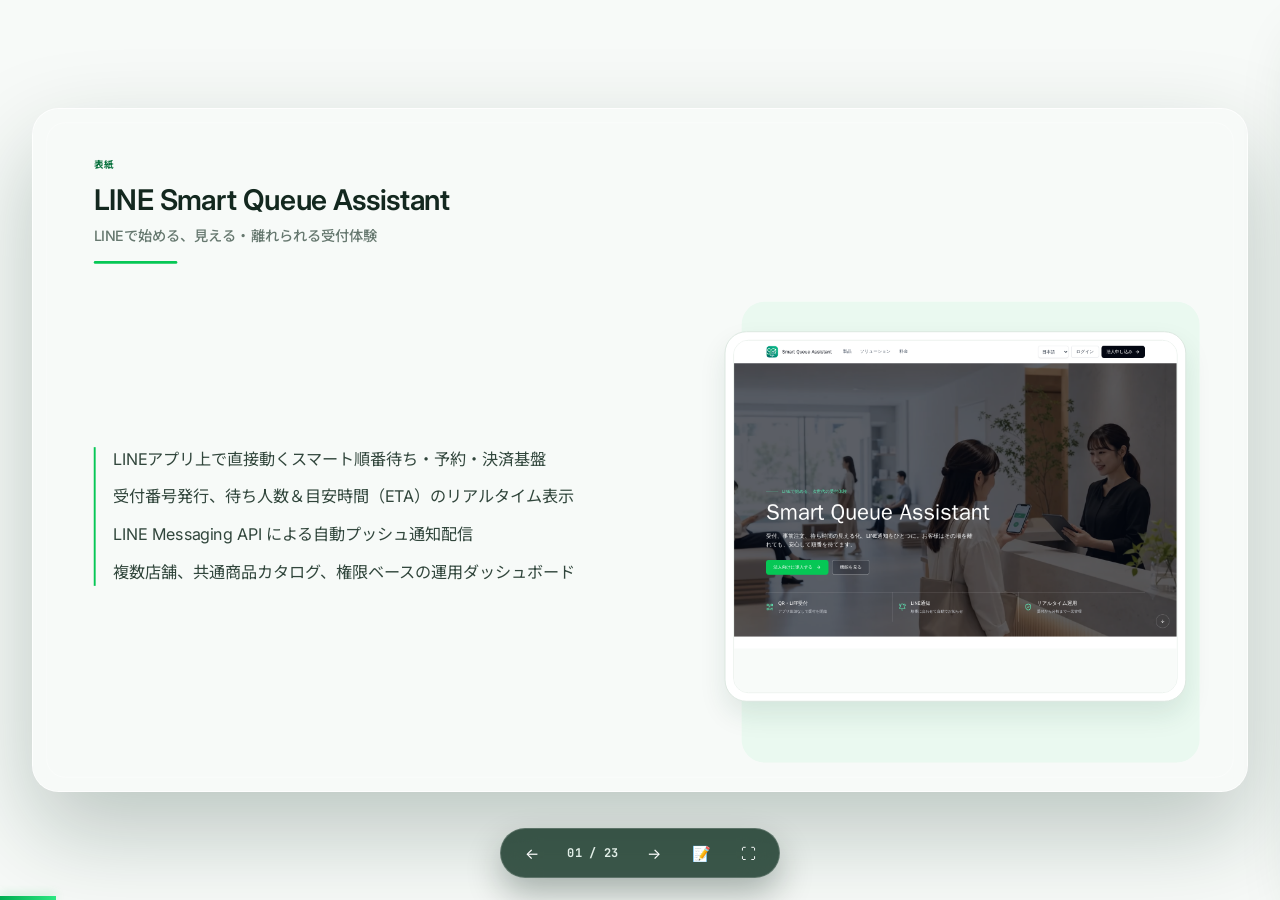
==== index.html @ 49d4a60a "Update" ====
<!DOCTYPE html>
<html lang="ja">
<head>
  <meta http-equiv="Content-Type" content="text/html; charset=UTF-8">
  
  <meta name="viewport" content="width=device-width, initial-scale=1.0">
  <title>LINE Smart Queue Assistant — プレゼンテーション</title>
  <link rel="stylesheet" href="./styles.css">
  <link rel="preconnect" href="https://fonts.googleapis.com/">
  <link rel="preconnect" href="https://fonts.gstatic.com/" crossorigin="">
  <link href="https://fonts.googleapis.com/css2?family=Inter:wght@400;500;600;700;800&family=JetBrains+Mono:wght@500;700&family=Noto+Sans+JP:wght@400;500;700;800&display=swap" rel="stylesheet">
  </head>
<body>
  <div id="deck-container">
    <div id="slide-viewport" style="transform: scale(1.22972);">

      <!-- Slide 01 -->
      <section class="slide previous" id="slide-1">
        <header class="slide-header">
          <div>
            <span class="slide-tag">Slide 01 — 表紙</span>
            <h1 class="slide-title">LINE Smart Queue Assistant</h1>
            <p class="slide-subtitle">LINEで始める、見える・離れられる受付体験</p>
          </div>
          <div style="font-weight: 700; color: var(--line-green); font-size: 20px;">LINE Ecosystem</div>
        </header>
        <div class="slide-body layout-split left-wide">
          <div class="content-text">
            <ul class="content-list">
              <li>LINEアプリ上で直接動くスマート順番待ち・予約・決済基盤</li>
              <li>受付番号発行、待ち人数＆目安時間（ETA）のリアルタイム表示</li>
              <li>LINE Messaging API による自動プッシュ通知配信</li>
              <li>複数店舗、共通商品カタログ、権限ベースの運用ダッシュボード</li>
            </ul>
          </div>
          <div class="media-container">
            <div class="browser-frame">
              <div class="browser-header">
                <div class="browser-dots">
                  <div class="browser-dot red"></div>
                  <div class="browser-dot yellow"></div>
                  <div class="browser-dot green"></div>
                </div>
                <div class="browser-address-bar">https://smartqueue.io.vn/</div>
              </div>
              <div class="browser-content">
                <img src="./docs/images/guide/01-landing-page.png" alt="公開トップページ">
              </div>
            </div>
          </div>
        </div>
        <div class="speaker-notes-data" style="display:none;">
          皆様、本日は <strong>LINE Smart Queue Assistant</strong> のプレゼンテーションをご覧いただきありがとうございます。<br><br>
          本プロダクトは、店舗、サロン、クリニック等の対面サービスにおいて、受付、予約、注文、決済、顧客通知をLINE上で一貫して提供するスマート順番待ちプラットフォームです。<br><br>
          本発表では、製品コンセプト、解決する課題、技術構成、詳細な運用フローおよび今後の展開についてご説明いたします。
        </div>
      </section>

      <!-- Slide 02 -->
      <section class="slide previous" id="slide-2">
        <header class="slide-header">
          <div>
            <span class="slide-tag">Slide 02 — 現在の背景</span>
            <h1 class="slide-title">対面サービスにおける順番待ちの日常的な課題</h1>
            <p class="slide-subtitle">従来の受付体験における課題点と不透明さ</p>
          </div>
          <div style="font-weight: 700; color: #EF4444; font-size: 20px;">従来体験の課題</div>
        </header>
        <div class="slide-body layout-split left-wide">
          <div class="layout-grid" style="grid-template-columns: repeat(2, 1fr);">
            <div class="feature-card" style="border-left: 4px solid #EF4444;">
              <h3 style="color: #EF4444;">📌 受付付近から離れられない</h3>
              <p>発券後に待合エリアで待機を余儀なくされ、自由に行動できません。</p>
            </div>
            <div class="feature-card" style="border-left: 4px solid #F59E0B;">
              <h3 style="color: #D97706;">⏳ 待ち時間・順番が不透明</h3>
              <p>目安時間（ETA）や前方の待ち人数が分からず不安が生じます。</p>
            </div>
            <div class="feature-card" style="border-left: 4px solid #3B82F6;">
              <h3 style="color: #2563EB;">📢 手動・口頭での呼出し</h3>
              <p>スタッフの呼び出し負担と聞き逃しリスクが生じます。</p>
            </div>
            <div class="feature-card" style="border-left: 4px solid #8B5CF6;">
              <h3 style="color: #7C3AED;">🏢 待合スペースの過密化</h3>
              <p>混雑した待合エリアは店舗イメージ低下に繋がります。</p>
            </div>
          </div>
          <div class="media-container">
            <div class="browser-frame">
              <div class="browser-header">
                <div class="browser-dots">
                  <div class="browser-dot red"></div>
                  <div class="browser-dot yellow"></div>
                  <div class="browser-dot green"></div>
                </div>
                <div class="browser-address-bar">Wait Time Context (Japan)</div>
              </div>
              <div class="browser-content">
                <img src="./docs/images/guide/02-japanese-waiting-context.png" alt="店舗での順番待ち課題">
              </div>
            </div>
          </div>
        </div>
        <div class="speaker-notes-data" style="display:none;">
          多くの店舗やサロン、クリニックでは、お客様が受付で番号札を受け取り、待合エリアで待機し続ける必要があります。<br><br>
          問題は待ち時間そのものだけでなく、「あとどれくらいで呼ばれるか分からない」という不透明さにあります。<br><br>
          これによりお客様は受付を離れられず、スタッフも手動での呼び出しや問い合わせ対応に追われることになります。
        </div>
      </section>

      <!-- Slide 03 -->
      <section class="slide previous" id="slide-3">
        <header class="slide-header">
          <div>
            <span class="slide-tag">Slide 03 — 直面する課題</span>
            <h1 class="slide-title">順番待ちは「番号の発行」だけではない</h1>
            <p class="slide-subtitle">運用現場における個別システムの分断と課題</p>
          </div>
          <div style="font-weight: 700; color: #F59E0B; font-size: 20px;">現場運用の分断</div>
        </header>
        <div class="slide-body layout-split left-wide">
          <div class="layout-grid" style="grid-template-columns: repeat(2, 1fr);">
            <div class="feature-card">
              <h3 style="color: #0F172A;">📊 待ち時間が不透明</h3>
              <p>リアルタイムな予想待ち時間が提示されません。</p>
            </div>
            <div class="feature-card">
              <h3 style="color: #0F172A;">🧩 業務システムが分断</h3>
              <p>受付、注文、在庫、決済が独立し二重入力が発生。</p>
            </div>
            <div class="feature-card">
              <h3 style="color: #0F172A;">🔔 順番を逃すリスク</h3>
              <p>個人端末へ呼出し通知を送信する手段がない。</p>
            </div>
            <div class="feature-card">
              <h3 style="color: #0F172A;">📉 運用データが集計不能</h3>
              <p>対応時間や離脱率を一元管理できていません。</p>
            </div>
          </div>
          <div class="media-container">
            <div class="browser-frame">
              <div class="browser-header">
                <div class="browser-dots">
                  <div class="browser-dot red"></div>
                  <div class="browser-dot yellow"></div>
                  <div class="browser-dot green"></div>
                </div>
                <div class="browser-address-bar">Disjointed Systems Issue</div>
              </div>
              <div class="browser-content">
                <img src="./docs/images/guide/03-japanese-disjointed-systems.png" alt="業務システムの分断課題">
              </div>
            </div>
          </div>
        </div>
        <div class="speaker-notes-data" style="display:none;">
          単純に見れば、順番待ちシステムは番号を発行して呼び出すだけで足るように思えます。<br><br>
          しかし実際の店舗運用では、お客様の選択したメニュー、事前決済の有無、在庫状況、担当スタッフ、通知タイミングなど、多くの業務が絡み合っています。<br><br>
          これらが個別システムに分断されていると、店舗の円滑な運用やデータ分析が困難になります。
        </div>
      </section>

      <!-- Slide 04 -->
      <section class="slide previous" id="slide-4">
        <header class="slide-header">
          <div>
            <span class="slide-tag">Slide 04 — インサイト</span>
            <h1 class="slide-title">お客様は「並びたい」のではない — 「いつ戻るか」を知りたい</h1>
            <p class="slide-subtitle">スマートなモバイル体験による時間の主導権回復</p>
          </div>
          <div style="font-weight: 700; color: var(--line-green); font-size: 20px;">User Insight</div>
        </header>
        <div class="slide-body layout-split left-wide">
          <div class="content-text">
            <ul class="content-list">
              <li>手元のスマートフォンで即座に受付番号・チケットを取得</li>
              <li>前方に何人待っているかをリアルタイムで可視化</li>
              <li>過去データに基づく目安待ち時間（ETA）を算出し提示</li>
              <li>順番が近づいたタイミングでLINE自動通知を正確に配信</li>
            </ul>
          </div>
          <div class="media-container">
            <div class="browser-frame">
              <div class="browser-header">
                <div class="browser-dots">
                  <div class="browser-dot red"></div>
                  <div class="browser-dot yellow"></div>
                  <div class="browser-dot green"></div>
                </div>
                <div class="browser-address-bar">Smart Queue Customer Insight</div>
              </div>
              <div class="browser-content">
                <img src="./docs/images/guide/04-japanese-smart-queue-insight.png" alt="「待ち時間」を「自由時間」へ">
              </div>
            </div>
          </div>
        </div>
        <div class="speaker-notes-data" style="display:none;">
          本プロジェクトのコアインサイトは、お客様は必ずしも受付の目の前に居続ける必要はないということです。<br><br>
          本当に必要なのは「自分が今どの順番にいて、いつ戻ればよいか」を把握することです。<br><br>
          LINEという日常的なアプリを活用することで、使い慣れたスマホ画面上でこの安心感を提供できます。
        </div>
      </section>

      <!-- Slide 05 -->
      <section class="slide previous" id="slide-5">
        <header class="slide-header">
          <div>
            <span class="slide-tag">Slide 05 — 解決ソリューション</span>
            <h1 class="slide-title">LINE-first Smart Queue Platform</h1>
            <p class="slide-subtitle">LINE受付から店舗運用ダッシュボードまでを一本化</p>
          </div>
          <div style="font-weight: 700; color: var(--line-green); font-size: 20px;">ソリューション概要</div>
        </header>
        <div class="slide-body layout-split left-wide">
          <div class="content-text">
            <ul class="content-list">
              <li>店舗の固定QRコードをLINEアプリで読み取りスタート</li>
              <li>LINE Login でアカウント登録なしの超高速ログイン</li>
              <li>目的の受付キューおよびサービス・商品をスムーズに選択</li>
              <li>ETA・前方待ち人数がわかるデジタルチケットを取得</li>
              <li>LINE Messaging API による自動プッシュ通知を受信</li>
              <li>店舗スタッフは専用の役割別ダッシュボードで対応</li>
            </ul>
          </div>
          <div class="media-container">
            <div class="phone-mockup">
              <div class="phone-header-notch"></div>
              <div class="phone-screen">
                <img src="./docs/images/guide/36-customer-ticket-mobile.png" alt="Customer Ticket Mobile">
              </div>
            </div>
          </div>
        </div>
        <div class="speaker-notes-data" style="display:none;">
          提案する解決策は、LINE-firstのアプローチを採用したスマート順番待ちプラットフォームです。<br><br>
          お客様は店舗のQRを読み取り、LINE認証を経て、キューや商品・サービスを選択しデジタルチケットを受け取ります。<br><br>
          ステータスが更新されるとLINE Messaging APIから自動通知が届き、店舗側は役割ごとの専用ダッシュボードで効率的に運用できます。
        </div>
      </section>

      <!-- Slide 06 -->
      <section class="slide previous" id="slide-6">
        <header class="slide-header">
          <div>
            <span class="slide-tag">Slide 06 — システム概要</span>
            <h1 class="slide-title">LINE Smart Queue Assistant</h1>
            <p class="slide-subtitle">導入申込みから店舗運用・顧客体験までを一貫サポート</p>
          </div>
          <div style="font-weight: 700; color: var(--line-green); font-size: 20px;">Platform Scope</div>
        </header>
        <div class="slide-body layout-grid" style="grid-template-columns: repeat(3, 1fr);">
          <div class="feature-card">
            <h3>🏢 Business Onboarding</h3>
            <p>法人がWebから申請、プラン選択、デモ決済を行い、管理者の審査を受ける申込みフロー。</p>
          </div>
          <div class="feature-card">
            <h3>🌐 Multi-branch</h3>
            <p>複数拠点を独立管理。支店ごとに独自の固定QRコード、営業時間、スタッフを割り当て。</p>
          </div>
          <div class="feature-card">
            <h3>📦 Product Catalog</h3>
            <p>組織共通のサービス・商品カタログを1箇所で管理。実在庫（Stock）は支店別で管理。</p>
          </div>
          <div class="feature-card">
            <h3>🎫 Booking &amp; Ticket</h3>
            <p>LINEから即時発券。混雑状況と平均サービス時間に基づき動的なETAをリアルタイム算出。</p>
          </div>
          <div class="feature-card">
            <h3>👨‍🍳 Staff Operation</h3>
            <p>スタッフ専用画面：呼出し・対応開始・完了、現地での残金会計、領収書発行を一画面処理。</p>
          </div>
          <div class="feature-card">
            <h3>💬 LINE Notification</h3>
            <p>発券完了・5人待ち・呼出し・対応完了・キャンセル等のステータス変化をLINEで自動送信。</p>
          </div>
        </div>
        <div class="speaker-notes-data" style="display:none;">
          LINE Smart Queue Assistantは、単なる発券画面にとどまりません。<br><br>
          法人の利用申込み、管理者による審査、オーナーによる組織設定、支店長によるキュー・在庫設定、 possessed、 Customerの予約とスタッフの対応完了まで、全運用サイクルをサポートする包括的なシステムです。
        </div>
      </section>

      <!-- Slide 07 -->
      <section class="slide previous" id="slide-7">
        <header class="slide-header">
          <div>
            <span class="slide-tag">Slide 07 — 注目テクノロジー</span>
            <h1 class="slide-title">アーキテクチャ &amp; コア技術</h1>
            <p class="slide-subtitle">信頼性の高いモダンSaaS技術スタックとLINE密連携</p>
          </div>
          <div style="font-weight: 700; color: #3B82F6; font-size: 20px;">Tech Architecture</div>
        </header>
        <div class="slide-body layout-grid" style="grid-template-columns: repeat(2, 1fr);">
          <div class="feature-card" style="border-top: 4px solid #61DAFB;">
            <h3>⚛️ Frontend Web UI</h3>
            <p><strong>React + Vite</strong>: 爆速のページロードとスムーズな画面遷移。スマホからPCまで完全レスポンシブ対応。</p>
          </div>
          <div class="feature-card" style="border-top: 4px solid #3178C6;">
            <h3>🛡️ Backend API</h3>
            <p><strong>Express + TypeScript</strong>: 堅牢なRESTful API設計、厳格なデータ型チェックとマルチテナント権限管理。</p>
          </div>
          <div class="feature-card" style="border-top: 4px solid #336791;">
            <h3>🗄️ Database</h3>
            <p><strong>PostgreSQL</strong>: ACID一貫性を保持し、複数店舗・大量トランザクションを安全かつ確実に一元管理。</p>
          </div>
          <div class="feature-card" style="border-top: 4px solid #06C755;">
            <h3>🟢 LINE Ecosystem</h3>
            <p><strong>LIFF + LINE Login + Messaging API</strong>: LINE内アプリ直接起動、ワンタップ認証、自動通知の高度な統合。</p>
          </div>
        </div>
        <div class="speaker-notes-data" style="display:none;">
          技術構成において、本システムは最新かつ柔軟なスタックを採用しています。<br><br>
          フロントエンドはReactとViteを組み合わせ、圧倒的な読み込み速度とスムーズなUI操作を実現。バックエンドはExpressとTypeScriptで構築され、データ型と権限の安全性を確保しています。<br><br>
          データベースにはPostgreSQLを採用し、複数組織・支店・大量のチケットデータを確実に管理します。<br><br>
          最大の特長はLINEエコシステムとの深い連携であり、LIFFとLINE Loginによるアプリ内シームレス認証と、Messaging APIによる自動通知を実現しています。
        </div>
      </section>

      <!-- Slide 08 -->
      <section class="slide previous" id="slide-8">
        <header class="slide-header">
          <div>
            <span class="slide-tag">Slide 08 — 利用ロール</span>
            <h1 class="slide-title">1つのシステム — 役割に応じたマルチワークスペース</h1>
            <p class="slide-subtitle">管理者からエンドユーザーまで厳格な権限管理</p>
          </div>
          <div style="font-weight: 700; color: #8B5CF6; font-size: 20px;">Role Matrix</div>
        </header>
        <div class="slide-body layout-split left-wide">
          <div>
            <table class="role-table">
              <thead>
                <tr>
                  <th>ロール</th>
                  <th>主な責任と操作範囲</th>
                </tr>
              </thead>
              <tbody>
                <tr>
                  <td><strong>Platform Admin</strong></td>
                  <td>法人利用申請の確認・審査・承認および組織データ生成</td>
                </tr>
                <tr>
                  <td><strong>Organization Owner</strong></td>
                  <td>組織設定、共通商品・サービスカタログ管理、支店・Manager招待</td>
                </tr>
                <tr>
                  <td><strong>Branch Manager</strong></td>
                  <td>担当支店の営業時間、キュー、商品割り当て、在庫、スタッフ管理</td>
                </tr>
                <tr>
                  <td><strong>Staff</strong></td>
                  <td>当日の呼出し、対応開始・完了、キャンセル、No-show、領収書発行</td>
                </tr>
                <tr>
                  <td><strong>Customer</strong></td>
                  <td>QR読み取り、LINEでの受付予約、チケット・履歴確認、通知受信</td>
                </tr>
              </tbody>
            </table>
          </div>
          <div class="media-container">
            <div class="browser-frame">
              <div class="browser-header">
                <div class="browser-dots">
                  <div class="browser-dot red"></div>
                  <div class="browser-dot yellow"></div>
                  <div class="browser-dot green"></div>
                </div>
                <div class="browser-address-bar">Admin Dashboard</div>
              </div>
              <div class="browser-content">
                <img src="./docs/images/guide/07-admin-dashboard.png" alt="Platform Admin Dashboard">
              </div>
            </div>
          </div>
        </div>
        <div class="speaker-notes-data" style="display:none;">
          システムは厳格なロールベースで設計されています。<br><br>
          Platform Adminはプラットフォーム全体を管理。Organization Ownerは組織設定や商品カタログを管理します。<br><br>
          Branch Managerは割り当てられた支店のキューや在庫、スタッフを管理し、Staffは日々の受付業務を担当します。CustomerはLINEを通じて快適に利用します。
        </div>
      </section>

      <!-- Slide 09 -->
      <section class="slide previous" id="slide-9">
        <header class="slide-header">
          <div>
            <span class="slide-tag">Slide 09 — 全体フロー</span>
            <h1 class="slide-title">End-to-End Business Flow</h1>
            <p class="slide-subtitle">法人申込みから店舗運用・LINE通知までの9ステップ</p>
          </div>
          <div style="font-weight: 700; color: var(--line-green); font-size: 20px;">System Flow</div>
        </header>
        <div class="slide-body" style="flex-direction: column; justify-content: center; gap: 24px;">
          <div class="process-flow">
            <div class="process-step">
              <span class="process-step-num">Step 01</span>
              <span class="process-step-title">法人申込み</span>
            </div>
            <span class="process-arrow">➔</span>
            <div class="process-step">
              <span class="process-step-num">Step 02</span>
              <span class="process-step-title">管理者審査</span>
            </div>
            <span class="process-arrow">➔</span>
            <div class="process-step">
              <span class="process-step-num">Step 03</span>
              <span class="process-step-title">オーナー有効化</span>
            </div>
            <span class="process-arrow">➔</span>
            <div class="process-step">
              <span class="process-step-num">Step 04</span>
              <span class="process-step-title">カタログ＋支店</span>
            </div>
            <span class="process-arrow">➔</span>
            <div class="process-step">
              <span class="process-step-num">Step 05</span>
              <span class="process-step-title">キュー＋QR準備</span>
            </div>
          </div>
          <div class="process-flow" style="justify-content: center;">
            <div class="process-step" style="background: var(--line-green-light); border-color: var(--line-green);">
              <span class="process-step-num">Step 06</span>
              <span class="process-step-title" style="color: var(--line-green);">LINE 予約</span>
            </div>
            <span class="process-arrow">➔</span>
            <div class="process-step" style="background: var(--line-green-light); border-color: var(--line-green);">
              <span class="process-step-num">Step 07</span>
              <span class="process-step-title" style="color: var(--line-green);">チケット発行</span>
            </div>
            <span class="process-arrow">➔</span>
            <div class="process-step">
              <span class="process-step-num">Step 08</span>
              <span class="process-step-title">スタッフ対応</span>
            </div>
            <span class="process-arrow">➔</span>
            <div class="process-step">
              <span class="process-step-num">Step 09</span>
              <span class="process-step-title">領収書・LINE通知</span>
            </div>
          </div>
        </div>
        <div class="speaker-notes-data" style="display:none;">
          これがシステムの全体フローです。<br><br>
          重要なポイントとして、管理者の承認時点では組織と招待状態のオーナーのみが作成され、支店やキューは自動作成されません。<br><br>
          その後、オーナーおよび支店長が実際の店舗運用に合わせて段階的に設定を進めます。
        </div>
      </section>

      <!-- Slide 10 -->
      <section class="slide previous" id="slide-10">
        <header class="slide-header">
          <div>
            <span class="slide-tag">Slide 10 — Business Onboarding</span>
            <h1 class="slide-title">法人がWebから直接利用申請</h1>
            <p class="slide-subtitle">初期パスワード入力なしの透明性の高い申請フォーム</p>
          </div>
          <div style="font-weight: 700; color: #3B82F6; font-size: 20px;">Step 1 — Register</div>
        </header>
        <div class="slide-body layout-split left-wide">
          <div class="content-text">
            <ul class="content-list">
              <li>法人名、屋号、登録番号、連絡先、住所を入力</li>
              <li>想定拠点数と月間顧客数から最適なプラン（Starter/Standard/Scale）を選択</li>
              <li>デモ環境では Demo Payment を完了し審査待ちとして送信</li>
              <li>申請時点ではパスワード未設定でセキュリティを担保</li>
            </ul>
          </div>
          <div class="media-container">
            <div class="browser-frame">
              <div class="browser-header">
                <div class="browser-dots">
                  <div class="browser-dot red"></div>
                  <div class="browser-dot yellow"></div>
                  <div class="browser-dot green"></div>
                </div>
                <div class="browser-address-bar">Business Registration Form</div>
              </div>
              <div class="browser-content">
                <img src="./docs/images/guide/03-business-registration-form.png" alt="Business Registration Form">
              </div>
            </div>
          </div>
        </div>
        <div class="speaker-notes-data" style="display:none;">
          法人の導入は公開ページの申込みフォームから始まります。<br><br>
          この段階ではパスワードを設定せず、法人情報、連絡先、想定規模、希望プランのみを入力します。<br><br>
          送信後、申請は管理者による審査ステータスとなります。
        </div>
      </section>

      <!-- Slide 11 -->
      <section class="slide previous" id="slide-11">
        <header class="slide-header">
          <div>
            <span class="slide-tag">Slide 11 — Admin Approval</span>
            <h1 class="slide-title">Platform Admin による申請審査</h1>
            <p class="slide-subtitle">管理画面からの厳格な検証と承認フロー</p>
          </div>
          <div style="font-weight: 700; color: #8B5CF6; font-size: 20px;">Step 2 — Approval</div>
        </header>
        <div class="slide-body layout-split left-wide">
          <div class="content-text">
            <ul class="content-list">
              <li>審査待ち申請一覧から法人情報およびデモ決済結果を確認</li>
              <li>ワンクリックで Approve（承認）または Reject（却下）を実行</li>
              <li>承認時に Organization および招待状態の Owner アカウントを生成</li>
              <li>無許可の自動登録を防ぎ、プラットフォームの健全性を維持</li>
            </ul>
          </div>
          <div class="media-container">
            <div class="browser-frame">
              <div class="browser-header">
                <div class="browser-dots">
                  <div class="browser-dot red"></div>
                  <div class="browser-dot yellow"></div>
                  <div class="browser-dot green"></div>
                </div>
                <div class="browser-address-bar">Admin Application Detail</div>
              </div>
              <div class="browser-content">
                <img src="./docs/images/guide/09-admin-application-detail.png" alt="Admin Application Detail">
              </div>
            </div>
          </div>
        </div>
        <div class="speaker-notes-data" style="display:none;">
          プラットフォーム管理者は届いた申請の細部を確認します。<br><br>
          承認を実行すると、組織データと招待状態のオーナーアカウントが自動生成されます。<br><br>
          未検証の利用を防ぎ、安全なプラットフォーム運用を担保する重要なステップです。
        </div>
      </section>

      <!-- Slide 12 -->
      <section class="slide previous" id="slide-12">
        <header class="slide-header">
          <div>
            <span class="slide-tag">Slide 12 — Owner Activation</span>
            <h1 class="slide-title">オーナーによるアカウント有効化</h1>
            <p class="slide-subtitle">メールリンク経由で自らパスワードを安全設定</p>
          </div>
          <div style="font-weight: 700; color: #10B981; font-size: 20px;">Step 3 — Activation</div>
        </header>
        <div class="slide-body layout-split left-wide">
          <div class="content-text">
            <ul class="content-list">
              <li>承認完了後にオーナー宛てへ有効化メールを自動送信</li>
              <li>一回限りの安全なリンクからオーナー自身でパスワードを登録</li>
              <li>Organization のステータスを正式に Active へ切り替え</li>
              <li>管理者が仮パスワードを発行しない安心のセキュリティ構造</li>
            </ul>
          </div>
          <div class="media-container">
            <div class="browser-frame">
              <div class="browser-header">
                <div class="browser-dots">
                  <div class="browser-dot red"></div>
                  <div class="browser-dot yellow"></div>
                  <div class="browser-dot green"></div>
                </div>
                <div class="browser-address-bar">Owner Activation</div>
              </div>
              <div class="browser-content">
                <img src="./docs/images/guide/11-owner-activation.png" alt="Owner Activation">
              </div>
            </div>
          </div>
        </div>
        <div class="speaker-notes-data" style="display:none;">
          承認後、オーナーは専用メールリンクから自らパスワードを設定します。<br><br>
          管理者が初期パスワードを発行・共有しない設計により、セキュリティリスクを大幅に低減しています。
        </div>
      </section>

      <!-- Slide 13 -->
      <section class="slide previous" id="slide-13">
        <header class="slide-header">
          <div>
            <span class="slide-tag">Slide 13 — Product / Service Catalog</span>
            <h1 class="slide-title">カタログは Organization 単位で管理</h1>
            <p class="slide-subtitle">商品定義の一元化と支店在庫の明確な分離</p>
          </div>
          <div style="font-weight: 700; color: #F59E0B; font-size: 20px;">Catalog Management</div>
        </header>
        <div class="slide-body layout-split left-wide">
          <div class="content-text">
            <ul class="content-list">
              <li>全支店で共有される商品・サービスマスタを統一登録</li>
              <li>自動採番コード（商品/サービス識別コード）による正確な管理</li>
              <li>標準価格、所要時間、事前決済（Require Prepayment）の設定</li>
              <li>カタログ定義と各支店の物理在庫（Stock）を完全に分離</li>
            </ul>
          </div>
          <div class="media-container">
            <div class="browser-frame">
              <div class="browser-header">
                <div class="browser-dots">
                  <div class="browser-dot red"></div>
                  <div class="browser-dot yellow"></div>
                  <div class="browser-dot green"></div>
                </div>
                <div class="browser-address-bar">Owner Product Catalog</div>
              </div>
              <div class="browser-content">
                <img src="./docs/images/guide/13-owner-product-catalog.png" alt="Owner Product Catalog">
              </div>
            </div>
          </div>
        </div>
        <div class="speaker-notes-data" style="display:none;">
          設計上の重要なポイントは、商品・サービスが組織レベルで管理される点です。<br><br>
          これにより、全支店で価格やサービス時間の定義を一貫して保つことができます。<br><br>
          一方で、各商品の実在庫（Stock）は各支店で個別に管理されます。
        </div>
      </section>

      <!-- Slide 14 -->
      <section class="slide previous" id="slide-14">
        <header class="slide-header">
          <div>
            <span class="slide-tag">Slide 14 — Branch Management</span>
            <h1 class="slide-title">1つの組織で複数支店を管理</h1>
            <p class="slide-subtitle">多店舗展開に対応する柔軟なマルチブランチ構造</p>
          </div>
          <div style="font-weight: 700; color: #3B82F6; font-size: 20px;">Branch Structure</div>
        </header>
        <div class="slide-body layout-split left-wide">
          <div class="content-text">
            <ul class="content-list">
              <li>オーナーが実店舗に対応する支店（Branch）を自在に登録</li>
              <li>各支店の責任者として Branch Manager を個別に招待</li>
              <li>支店ごとに独立した固定QRコードおよびアクセス権限を発行</li>
              <li>営業時間・定休日（Business Calendar）を拠点で個別に設定</li>
            </ul>
          </div>
          <div class="media-container">
            <div class="browser-frame">
              <div class="browser-header">
                <div class="browser-dots">
                  <div class="browser-dot red"></div>
                  <div class="browser-dot yellow"></div>
                  <div class="browser-dot green"></div>
                </div>
                <div class="browser-address-bar">Create Branch</div>
              </div>
              <div class="browser-content">
                <img src="./docs/images/guide/16-owner-create-branch.png" alt="Create Branch">
              </div>
            </div>
          </div>
        </div>
        <div class="speaker-notes-data" style="display:none;">
          オーナーは実店舗に対応する支店を作成し、支店長を招待できます。<br><br>
          各支店は独自の住所、営業時間、支店長、固定QRコードを持ち、多店舗展開を行う事業者に適した構造となっています。
        </div>
      </section>

      <!-- Slide 15 -->
      <section class="slide previous" id="slide-15">
        <header class="slide-header">
          <div>
            <span class="slide-tag">Slide 15 — Branch Manager Workspace</span>
            <h1 class="slide-title">支店ごとの独立した運用空間</h1>
            <p class="slide-subtitle">担当店舗の現場データ・設定に限定された安全な管理画面</p>
          </div>
          <div style="font-weight: 700; color: #8B5CF6; font-size: 20px;">Manager Portal</div>
        </header>
        <div class="slide-body layout-split left-wide">
          <div class="content-text">
            <ul class="content-list">
              <li>Queue Management: 受付並び列の作成・編集・状態切り替え</li>
              <li>Business Calendar: 臨時休業日や特別営業時間の登録</li>
              <li>Stock Management: 自店舗の実在庫数の更新と補充設定</li>
              <li>Staff Management: 現場スタッフの招待とシフト権限管理</li>
              <li>Branch QR: 店舗設置用の専用固定QRコードの出力</li>
            </ul>
          </div>
          <div class="media-container">
            <div class="browser-frame">
              <div class="browser-header">
                <div class="browser-dots">
                  <div class="browser-dot red"></div>
                  <div class="browser-dot yellow"></div>
                  <div class="browser-dot green"></div>
                </div>
                <div class="browser-address-bar">Branch Manager Dashboard</div>
              </div>
              <div class="browser-content">
                <img src="./docs/images/guide/19-branch-manager-dashboard.png" alt="Branch Manager Dashboard">
              </div>
            </div>
          </div>
        </div>
        <div class="speaker-notes-data" style="display:none;">
          支店長は割り当てられた店舗のみを管理します。<br><br>
          キュー、営業時間、在庫、スタッフ、QRコードを店舗の状況に合わせて柔軟に調整できます。<br><br>
          権限を支店内に限定することで、他店舗のデータ誤操作を防ぎます。
        </div>
      </section>

      <!-- Slide 16 -->
      <section class="slide previous" id="slide-16">
        <header class="slide-header">
          <div>
            <span class="slide-tag">Slide 16 — Multi-Queue per Branch</span>
            <h1 class="slide-title">1つの固定QR — 複数のキュー</h1>
            <p class="slide-subtitle">QR貼り替え不要で柔軟なサービス分流を実現</p>
          </div>
          <div style="font-weight: 700; color: var(--line-green); font-size: 20px;">Queue Architecture</div>
        </header>
        <div class="slide-body layout-split left-wide">
          <div class="content-text">
            <ul class="content-list">
              <li>1つの店舗に「一般受付」「優先受付」「サービス専用」等を複数設置</li>
              <li>キューごとに提供する商品・サービス（Queue Catalog）を指定</li>
              <li>店頭に掲示するQRコードは常に1つ固定で印刷・掲示の負担軽減</li>
              <li>キューの追加・削除を行っても店頭のQRコードを変更する必要なし</li>
            </ul>
          </div>
          <div class="media-container">
            <div class="browser-frame">
              <div class="browser-header">
                <div class="browser-dots">
                  <div class="browser-dot red"></div>
                  <div class="browser-dot yellow"></div>
                  <div class="browser-dot green"></div>
                </div>
                <div class="browser-address-bar">Queue List</div>
              </div>
              <div class="browser-content">
                <img src="./docs/images/guide/22-queue-list.png" alt="Queue List">
              </div>
            </div>
          </div>
        </div>
        <div class="speaker-notes-data" style="display:none;">
          1つの支店内に複数のキュー（並び列）を作成できます。<br><br>
          たとえば「カット用」「カラー用」「優先受付」などを分けることが可能です。<br><br>
          店舗に掲示するQRコードは1つで済み、お客様が読み取り後に希望のキューを選択します。
        </div>
      </section>

      <!-- Slide 17 -->
      <section class="slide previous" id="slide-17">
        <header class="slide-header">
          <div>
            <span class="slide-tag">Slide 17 — Queue Configuration</span>
            <h1 class="slide-title">キューの柔軟な動作設定</h1>
            <p class="slide-subtitle">現場の運用ルールを細部まで再現できる豊富なパラメータ</p>
          </div>
          <div style="font-weight: 700; color: #3B82F6; font-size: 20px;">Queue Settings</div>
        </header>
        <div class="slide-body layout-split left-wide">
          <div class="content-text">
            <ul class="content-list">
              <li>ステータス制御: Open（受付中）/ Closed / Paused / Archived</li>
              <li>1日の上限受け入れ数（Capacity）制限で混雑を制御</li>
              <li>チケット番号の識別前置詞（Ticket Prefix: A-, B-, P-等）設定</li>
              <li>動的ETA計算用の平均サービス時間（Average Service Time）定義</li>
              <li>不在時ルール（Absence Policy）および対応商品の個別割り当て</li>
            </ul>
          </div>
          <div class="media-container">
            <div class="browser-frame">
              <div class="browser-header">
                <div class="browser-dots">
                  <div class="browser-dot red"></div>
                  <div class="browser-dot yellow"></div>
                  <div class="browser-dot green"></div>
                </div>
                <div class="browser-address-bar">Create / Edit Queue</div>
              </div>
              <div class="browser-content">
                <img src="./docs/images/guide/23-create-queue.png" alt="Create Queue">
              </div>
            </div>
          </div>
        </div>
        <div class="speaker-notes-data" style="display:none;">
          キューには実際の運用に即した詳細設定が備わっています。<br><br>
          受付状態、1日の受け入れ上限、チケット番号の接頭辞、平均対応時間、不在時の保留ルールなどを細かくチューニングできます。
        </div>
      </section>

      <!-- Slide 18 -->
      <section class="slide active" id="slide-18">
        <header class="slide-header">
          <div>
            <span class="slide-tag">Slide 18 — Branch Stock</span>
            <h1 class="slide-title">支店ごとの在庫コントロール</h1>
            <p class="slide-subtitle">Reserve ➔ Release ➔ Consume の自動在庫ライフサイクル</p>
          </div>
          <div style="font-weight: 700; color: #F59E0B; font-size: 20px;">Stock Control</div>
        </header>
        <div class="slide-body layout-split left-wide">
          <div class="content-text">
            <ul class="content-list">
              <li>有限在庫（Finite）と無制限在庫（Unlimited）の双方に対応</li>
              <li><strong>Reserve（確保）</strong>: 客のBooking完了時に即座に仮確保</li>
              <li><strong>Release（解放）</strong>: キャンセル・No-show時に自動で在庫復元</li>
              <li><strong>Consume（消費）</strong>: スタッフの接客完了時に実在庫を確定減算</li>
              <li>過剰予約（Overselling）を根本から防止する安全設計</li>
            </ul>
          </div>
          <div class="media-container">
            <div class="browser-frame">
              <div class="browser-header">
                <div class="browser-dots">
                  <div class="browser-dot red"></div>
                  <div class="browser-dot yellow"></div>
                  <div class="browser-dot green"></div>
                </div>
                <div class="browser-address-bar">Branch Stock Management</div>
              </div>
              <div class="browser-content">
                <img src="./docs/images/guide/25-branch-stock.png" alt="Branch Stock">
              </div>
            </div>
          </div>
        </div>
        <div class="speaker-notes-data" style="display:none;">
          在庫は支店ごとに管理されます。同一商品であっても支店Aでは在庫あり、支店Bでは完売という状況に対応します。<br><br>
          予約時にReserve、キャンセル時にRelease、対応完了時にConsumeというライフサイクルで、過剰予約を防止します。
        </div>
      </section>

      <!-- Slide 19 -->
      <section class="slide" id="slide-19">
        <header class="slide-header">
          <div>
            <span class="slide-tag">Slide 19 — Customer Journey with LINE</span>
            <h1 class="slide-title">LINEからのシームレスな受付体験</h1>
            <p class="slide-subtitle">離脱率ゼロを目指すシンプルなユーザーフロー</p>
          </div>
          <div style="font-weight: 700; color: var(--line-green); font-size: 20px;">LINE Customer Flow</div>
        </header>
        <div class="slide-body layout-split left-wide">
          <div class="content-text">
            <ul class="content-list">
              <li>店頭の固定QRコードを使い慣れたLINEカメラでスキャン</li>
              <li>LINE Login による即時認証（会員登録・メール入力不要）</li>
              <li>希望の受付キューおよびカタログメニューを選択</li>
              <li>必要な連絡先を入力し、ワンタップでBooking（予約）完了</li>
              <li>発行されたデジタルチケットをスマホ上でリアルタイム確認</li>
            </ul>
          </div>
          <div class="media-container">
            <div class="phone-mockup">
              <div class="phone-header-notch"></div>
              <div class="phone-screen">
                <img src="./docs/images/guide/30-customer-queue-selection-mobile.png" alt="Customer Queue Selection">
              </div>
            </div>
          </div>
        </div>
        <div class="speaker-notes-data" style="display:none;">
          お客様視点では、店舗のQRコードをLINEで読み取ることから始まります。<br><br>
          メールアドレスやパスワードの新規登録は不要です。<br><br>
          LINE認証後、キューとメニューを選び、簡単な情報入力で即座に予約が完了します。
        </div>
      </section>

      <!-- Slide 20 -->
      <section class="slide" id="slide-20">
        <header class="slide-header">
          <div>
            <span class="slide-tag">Slide 20 — Booking &amp; Ticket</span>
            <h1 class="slide-title">チケットは顧客体験の中心</h1>
            <p class="slide-subtitle">必要な情報がすべて揃うデジタルステータス画面</p>
          </div>
          <div style="font-weight: 700; color: var(--line-green); font-size: 20px;">Digital Ticket</div>
        </header>
        <div class="slide-body layout-split left-wide">
          <div class="content-text">
            <ul class="content-list">
              <li><strong>Ticket Code &amp; Order Number</strong>: 明確な受付番号と注文コード</li>
              <li><strong>People Ahead</strong>: リアルタイムでカウントダウンされる前方待ち人数</li>
              <li><strong>ETA (Estimated Time)</strong>: 過去データに基づき算出される呼出し目安時間</li>
              <li><strong>Selected Items &amp; Payment</strong>: 選択メニュー明細と支払済み/未払状況</li>
            </ul>
          </div>
          <div class="media-container">
            <div class="phone-mockup">
              <div class="phone-header-notch"></div>
              <div class="phone-screen">
                <img src="./docs/images/guide/36-customer-ticket-mobile.png" alt="Customer Ticket Mobile Detail">
              </div>
            </div>
          </div>
        </div>
        <div class="speaker-notes-data" style="display:none;">
          予約完了後、お客様のスマホ上にデジタルチケットが表示されます。<br><br>
          番号だけでなく、前方に何人待っているか、あと何分で呼ばれるか（ETA）、注文内容、決済状況を一画面でリアルタイムに確認できます。
        </div>
      </section>

      <!-- Slide 21 -->
      <section class="slide" id="slide-21">
        <header class="slide-header">
          <div>
            <span class="slide-tag">Slide 21 — LINE連携機能</span>
            <h1 class="slide-title">LINE連携がもたらす製品価値</h1>
            <p class="slide-subtitle">LINEエコシステムテクノロジーの高度な統合</p>
          </div>
          <div style="font-weight: 700; color: var(--line-green); font-size: 20px;">LINE Integration</div>
        </header>
        <div class="slide-body layout-split left-wide">
          <div class="content-text">
            <ul class="content-list">
              <li><strong>LIFF</strong>: LINEアプリ内でブラウザ切り替えなくWeb Appを直接起動</li>
              <li><strong>LINE Login</strong>: ワンタップで確実な顧客認証を行い離脱を最小化</li>
              <li><strong>Messaging API</strong>: 発券・呼出し・直前通知・完了を自動プッシュ配信</li>
              <li><strong>Branch QR</strong>: リアルな店舗空間とデジタル体験をつなぐ唯一の起点</li>
            </ul>
          </div>
          <div class="media-container">
            <div class="phone-mockup">
              <div class="phone-header-notch"></div>
              <div class="phone-screen">
                <img src="./docs/images/guide/29-liff-home-mobile.png" alt="LIFF Home Screen">
              </div>
            </div>
          </div>
        </div>
        <div class="speaker-notes-data" style="display:none;">
          製品の最大の差別化要因はLINEエコシステムとの密な連携です。<br><br>
          LIFFによりアプリ切替なしで操作でき、LINE Loginにより離脱率を激減させます。<br><br>
          Messaging APIによる通知機能が、「いつ呼ばれるか分からない」ストレスを根本から解決します。
        </div>
      </section>

      <!-- Slide 22 -->
      <section class="slide" id="slide-22">
        <header class="slide-header">
          <div>
            <span class="slide-tag">Slide 22 — Staff Operation</span>
            <h1 class="slide-title">スタッフ専用の一元化ワークスペース</h1>
            <p class="slide-subtitle">現場の混乱を防ぎ、円滑な接客をサポートするワン画面運用</p>
          </div>
          <div style="font-weight: 700; color: #3B82F6; font-size: 20px;">Staff Workspace</div>
        </header>
        <div class="slide-body layout-split left-wide">
          <div class="content-text">
            <ul class="content-list">
              <li>リアルタイムで更新される本日の Active Ticket 一覧画面</li>
              <li>直感的なステータス遷移: <strong>Waiting ➔ Called ➔ Serving ➔ Served</strong></li>
              <li>例外処理への迅速な対応: 不在保留（Defer）、キャンセル、No-show</li>
              <li>現場での残金会計処理および領収書（Receipt）の即時印刷発行</li>
            </ul>
          </div>
          <div class="media-container">
            <div class="browser-frame">
              <div class="browser-header">
                <div class="browser-dots">
                  <div class="browser-dot red"></div>
                  <div class="browser-dot yellow"></div>
                  <div class="browser-dot green"></div>
                </div>
                <div class="browser-address-bar">Staff Workspace Desktop</div>
              </div>
              <div class="browser-content">
                <img src="./docs/images/guide/40-staff-workspace-desktop.png" alt="Staff Workspace Desktop">
              </div>
            </div>
          </div>
        </div>
        <div class="speaker-notes-data" style="display:none;">
          スタッフワークスペースは、現場のスタッフが迷わず操作できるように設計されています。<br><br>
          「呼出 ➔ 対応開始 ➔ 対応完了」の基本フローに加え、不在・保留の繰り越し処理、現地での残金会計、領収書発行まで一画面で完結します。
        </div>
      </section>

      <!-- Slide 23 -->
      <section class="slide" id="slide-23">
        <header class="slide-header">
          <div>
            <span class="slide-tag">Slide 23 — 実現可能性と展望</span>
            <h1 class="slide-title">MVPによる実現可能性の実証と次のステップ</h1>
            <p class="slide-subtitle">本番商用環境を見据えた確実なプロダクト進化</p>
          </div>
          <div style="font-weight: 700; color: var(--line-green); font-size: 20px;">Roadmap &amp; Vision</div>
        </header>
        <div class="slide-body layout-split left-wide">
          <div class="content-text">
            <div style="display: grid; grid-template-columns: 1fr 1fr; gap: 20px;">
              <div class="feature-card" style="border-left: 4px solid var(--line-green);">
                <h3 style="color: var(--line-green);">✅ 実装済み機能 (MVP)</h3>
                <ul style="font-size: 15px; color: #334155; line-height: 1.6; list-style: disc; padding-left: 18px;">
                  <li>一気通貫コアフロー完了</li>
                  <li>マルチロール対応Dashboard</li>
                  <li>LINE LIFF 予約 &amp; チケット</li>
                  <li>スタッフ受付画面 &amp; 領収書</li>
                  <li>日・ベト・英 3言語対応</li>
                </ul>
              </div>
              <div class="feature-card" style="border-left: 4px solid #3B82F6;">
                <h3 style="color: #2563EB;">🚀 今後の拡張計画</h3>
                <ul style="font-size: 15px; color: #334155; line-height: 1.6; list-style: disc; padding-left: 18px;">
                  <li>本番決済ゲートウェイ統合</li>
                  <li>Google Routes / 位置情報連携</li>
                  <li>実機LINE環境での受入検証</li>
                  <li>本番環境セキュリティ強化</li>
                  <li>本番監視・バックアップ体制</li>
                </ul>
              </div>
            </div>
            <div style="background: var(--line-green-light); padding: 16px 24px; border-radius: 12px; text-align: center; font-weight: 800; font-size: 20px; color: var(--line-green); margin-top: 12px;">
              「並んで待つ必要はありません — 自分の順番がわかるだけで十分です。」
            </div>
          </div>
          <div class="media-container">
            <div class="browser-frame">
              <div class="browser-header">
                <div class="browser-dots">
                  <div class="browser-dot red"></div>
                  <div class="browser-dot yellow"></div>
                  <div class="browser-dot green"></div>
                </div>
                <div class="browser-address-bar">Receipt</div>
              </div>
              <div class="browser-content">
                <img src="./docs/images/guide/45-receipt.png" alt="Receipt">
              </div>
            </div>
          </div>
        </div>
        <div class="speaker-notes-data" style="display:none;">
          本MVPは、コンセプトの実現可能性を十分に証明しています。<br><br>
          法人登録から顧客のLINE予約、スタッフの現場対応までのコアフローが完成しており、今後は本番決済システムや位置情報APIの統合、本番監視体制の構築を進めてまいります。<br><br>
          メッセージ: <strong>「並んで待つ必要はありません — 自分の順番がわかるだけで十分です。」</strong>
        </div>
      </section>

    </div>

    <!-- Progress Bar -->
    <div id="progress-bar" style="width: 78.2609%;"></div>

    <!-- Fixed Controls Overlay -->
    <div id="deck-controls">
      <button class="control-btn" id="prev-btn" title="前のスライド (←)">←</button>
      <span class="slide-counter" id="slide-counter">18 / 23</span>
      <button class="control-btn" id="next-btn" title="次のスライド (→)">→</button>
      <button class="control-btn" id="notes-btn" title="発表者ノート (P)">📝</button>
      <button class="control-btn" id="fullscreen-btn" title="フルスクリーン (F)">⛶</button>
    </div>

    <!-- Presenter Notes Drawer -->
    <div id="presenter-notes-drawer" class="">
      <div style="display: flex; justify-content: space-between; align-items: center;">
        <h3>発表者ノート (Speaker Notes)</h3>
        <button id="close-notes-btn" style="background: none; border: none; color: white; cursor: pointer; font-size: 18px;">✕</button>
      </div>
      <div id="presenter-notes-content">
          在庫は支店ごとに管理されます。同一商品であっても支店Aでは在庫あり、支店Bでは完売という状況に対応します。<br><br>
          予約時にReserve、キャンセル時にRelease、対応完了時にConsumeというライフサイクルで、過剰予約を防止します。
        </div>
    </div>
  </div>

  <script src="./script.js"></script>


</body></html>
---- styles.css ----
/* LINE Smart Queue Assistant — Frosted Jade presentation system */

:root {
  --line-green: #06c755;
  --line-green-hover: #08ad51;
  --line-green-light: #e7f8ee;
  --brand-deep: #08713d;
  --brand-ink: #0b4b2d;
  --ink: #13281f;
  --ink-soft: #31463c;
  --text-muted: #66786f;
  --canvas: #e8f3ed;
  --canvas-light: #f7fbf8;
  --surface: rgb(255 255 255 / 0.62);
  --surface-strong: rgb(255 255 255 / 0.8);
  --surface-subtle: rgb(255 255 255 / 0.42);
  --border-color: rgb(255 255 255 / 0.82);
  --border-muted: rgb(14 101 63 / 0.13);
  --shadow-sm: 0 8px 20px rgb(21 66 45 / 0.06);
  --shadow-md: 0 18px 42px rgb(21 66 45 / 0.12);
  --shadow-lg: 0 28px 64px rgb(16 53 36 / 0.18);
  --font-family-jp: "Inter", "Noto Sans JP", "Hiragino Kaku Gothic ProN", "Yu Gothic", "Meiryo", sans-serif;
  --font-family-code: "JetBrains Mono", "SFMono-Regular", Consolas, monospace;
  --slide-width: 1280px;
  --slide-height: 720px;
  --safe-padding-x: 64px;
  --safe-padding-y: 46px;
  --transition-speed: 0.34s;
}

* {
  box-sizing: border-box;
  margin: 0;
  padding: 0;
}

html,
body {
  width: 100%;
  height: 100%;
  overflow: hidden;
  background: #f7faf8;
  color: var(--ink);
  font-family: var(--font-family-jp);
  -webkit-font-smoothing: antialiased;
  text-rendering: optimizeLegibility;
}

button,
input,
select {
  font: inherit;
}

/* App container and viewport scaling */
#deck-container {
  position: relative;
  display: flex;
  width: 100vw;
  height: 100vh;
  align-items: center;
  justify-content: center;
  overflow: hidden;
  background: #f7faf8;
}

#deck-container::before,
#deck-container::after {
  display: none;
  position: absolute;
  width: 34vw;
  height: 34vw;
  border-radius: 50%;
  content: "";
  filter: blur(8px);
  pointer-events: none;
}

#deck-container::before {
  top: -20vw;
  left: 8vw;
  background: rgb(255 255 255 / 0.32);
}

#deck-container::after {
  right: -16vw;
  bottom: -22vw;
  background: rgb(5 199 85 / 0.13);
}

#slide-viewport {
  position: relative;
  width: var(--slide-width);
  height: var(--slide-height);
  overflow: hidden;
  border: 1px solid rgb(255 255 255 / 0.86);
  border-radius: 28px;
  background: var(--canvas-light);
  box-shadow:
    0 42px 100px rgb(7 42 26 / 0.25),
    0 2px 0 rgb(255 255 255 / 0.65) inset;
  isolation: isolate;
  transform-origin: center center;
}

/* Slide base */
.slide {
  position: absolute;
  top: 0;
  left: 0;
  display: flex;
  width: 100%;
  height: 100%;
  flex-direction: column;
  padding: var(--safe-padding-y) var(--safe-padding-x);
  overflow: hidden;
  background: #f7faf8;
  opacity: 0;
  transform: translateX(30px);
  transition:
    opacity var(--transition-speed) ease,
    transform var(--transition-speed) ease,
    visibility var(--transition-speed);
  visibility: hidden;
  z-index: 1;
}

.slide::before {
  display: none;
  position: absolute;
  top: -110px;
  right: -90px;
  width: 330px;
  height: 330px;
  border-radius: 50%;
  background: rgb(255 255 255 / 0.42);
  content: "";
  filter: blur(18px);
  pointer-events: none;
  z-index: 0;
}

.slide::after {
  position: absolute;
  inset: 14px;
  border: 1px solid rgb(255 255 255 / 0.36);
  border-radius: 20px;
  content: "";
  pointer-events: none;
  z-index: 0;
}

.slide.active {
  opacity: 1;
  transform: translateX(0);
  visibility: visible;
  z-index: 2;
}

.slide.previous {
  transform: translateX(-30px);
}

.slide-header,
.slide-body {
  position: relative;
  z-index: 1;
}

/* Header */
.slide-header {
  display: flex;
  min-height: 0;
  align-items: flex-start;
  justify-content: space-between;
  gap: 28px;
  margin-bottom: 22px;
  padding-bottom: 18px;
}

.slide-header::after {
  position: absolute;
  right: auto;
  bottom: 0;
  left: 0;
  width: 88px;
  height: 3px;
  border-radius: 999px;
  background: var(--line-green);
  content: "";
}

.slide-header > div:first-child {
  min-width: 0;
}

.slide-header > div:last-child {
  display: none;
}

.slide-tag {
  display: inline-flex;
  align-items: center;
  min-height: 0;
  padding: 0;
  border: none;
  border-radius: 0;
  background: transparent;
  color: var(--brand-deep);
  font-size: 10px;
  font-weight: 700;
  letter-spacing: 0.09em;
}

.slide-title {
  max-width: 940px;
  margin-top: 9px;
  color: var(--ink);
  font-size: 30px;
  font-weight: 600;
  letter-spacing: -0.018em;
  line-height: 1.34;
}

.slide-subtitle {
  max-width: 900px;
  margin-top: 7px;
  color: var(--text-muted);
  font-size: 15px;
  font-weight: 500;
  letter-spacing: -0.01em;
  line-height: 1.55;
}

/* Layout */
.slide-body {
  display: flex;
  min-height: 0;
  flex: 1;
  align-items: center;
  gap: 32px;
}

.layout-split {
  display: grid;
  width: 100%;
  height: 100%;
  align-items: center;
  gap: 32px;
  grid-template-columns: 1fr 1fr;
}

.layout-split.left-wide {
  grid-template-columns: 1.13fr 0.87fr;
}

.layout-split.right-wide {
  grid-template-columns: 0.87fr 1.13fr;
}

.layout-hero {
  align-items: center;
  justify-content: center;
  gap: 24px;
  text-align: center;
}

.layout-grid {
  display: grid;
  width: 100%;
  gap: 16px;
  grid-template-columns: repeat(auto-fit, minmax(280px, 1fr));
}

/* Typography and content */
.content-text {
  display: flex;
  flex-direction: column;
  gap: 16px;
}

.content-text p {
  color: var(--ink-soft);
  font-size: 19px;
  line-height: 1.62;
}

.content-list {
  display: flex;
  flex-direction: column;
  gap: 13px;
  list-style: none;
  padding-left: 18px;
  border-left: 2px solid var(--line-green);
}

.content-list li {
  display: flex;
  align-items: flex-start;
  color: var(--ink-soft);
  font-size: 17px;
  font-weight: 400;
  letter-spacing: -0.01em;
  line-height: 1.58;
}

.content-list li::before {
  display: none;
}

.content-list strong {
  color: var(--brand-ink);
  font-weight: 600;
}

.content-text > div[style*="background"] {
  border: 1px solid rgb(255 255 255 / 0.82) !important;
  border-radius: 16px !important;
  background: linear-gradient(135deg, rgb(233 250 240 / 0.82), rgb(255 255 255 / 0.5)) !important;
  box-shadow: var(--shadow-sm);
  color: var(--brand-deep) !important;
  font-size: 18px !important;
  font-weight: 600 !important;
  line-height: 1.42;
}

.badge {
  display: inline-flex;
  align-items: center;
  min-height: 26px;
  padding: 4px 9px;
  border: 1px solid rgb(12 91 57 / 0.1);
  border-radius: 999px;
  background: rgb(237 244 240 / 0.78);
  color: var(--ink-soft);
  font-size: 11px;
  font-weight: 800;
  letter-spacing: 0.05em;
  text-transform: uppercase;
}

.badge.badge-green {
  border-color: rgb(6 199 85 / 0.16);
  background: rgb(223 250 233 / 0.84);
  color: var(--brand-deep);
}

/* Glass panels, cards and tables */
.feature-card {
  position: relative;
  display: flex;
  min-height: 0;
  flex-direction: column;
  gap: 10px;
  padding: 20px 21px;
  overflow: hidden;
  border: 1px solid var(--border-color);
  border-radius: 18px;
  background: linear-gradient(135deg, rgb(255 255 255 / 0.8), rgb(255 255 255 / 0.52));
  box-shadow:
    0 16px 30px rgb(24 78 51 / 0.075),
    0 1px 0 rgb(255 255 255 / 0.72) inset;
  backdrop-filter: blur(18px) saturate(125%);
}

.feature-card::before {
  position: absolute;
  top: 0;
  right: 22px;
  left: 22px;
  height: 1px;
  background: linear-gradient(90deg, transparent, rgb(255 255 255 / 0.96), transparent);
  content: "";
}

.feature-card[style] {
  border-top: 1px solid var(--border-color) !important;
  border-right: 1px solid var(--border-color) !important;
  border-bottom: 1px solid var(--border-color) !important;
  border-left: 1px solid var(--border-color) !important;
}

.feature-card h3 {
  display: flex;
  align-items: center;
  gap: 8px;
  color: var(--ink);
  font-size: 16px;
  font-weight: 600;
  letter-spacing: -0.015em;
  line-height: 1.45;
}

.feature-card h3[style] {
  color: var(--ink) !important;
}

.feature-card p {
  color: var(--text-muted);
  font-size: 15px;
  font-weight: 400;
  line-height: 1.6;
}

.role-table {
  width: 100%;
  overflow: hidden;
  border: 1px solid var(--border-color);
  border-collapse: separate;
  border-radius: 18px;
  border-spacing: 0;
  background: rgb(255 255 255 / 0.62);
  box-shadow: var(--shadow-sm);
  backdrop-filter: blur(16px);
}

.role-table th {
  padding: 12px 16px;
  border-bottom: 1px solid rgb(255 255 255 / 0.4);
  background: linear-gradient(135deg, #08713d, #06994f);
  color: white;
  font-size: 14px;
  font-weight: 750;
  text-align: left;
}

.role-table td {
  padding: 11px 16px;
  border-bottom: 1px solid rgb(10 93 56 / 0.09);
  color: var(--ink-soft);
  font-size: 14px;
  line-height: 1.45;
}

.role-table tr:last-child td {
  border-bottom: none;
}

/* Media frames */
.media-container {
  position: relative;
  display: flex;
  width: 100%;
  height: 100%;
  align-items: center;
  justify-content: center;
  isolation: isolate;
}

.media-container::before {
  display: none;
  position: absolute;
  width: 72%;
  height: 72%;
  border-radius: 50%;
  background: rgb(6 199 85 / 0.1);
  content: "";
  filter: blur(34px);
  pointer-events: none;
  z-index: -1;
}

/* A single quiet brand plane makes product imagery the visual anchor. */
.media-container:has(.browser-frame)::before {
  display: block;
  inset: 18px -14px -16px 18px;
  width: auto;
  height: auto;
  border-radius: 24px;
  background: #eaf9f0;
  filter: none;
  z-index: 0;
}

.media-container:has(.browser-frame) > .browser-frame {
  position: relative;
  z-index: 1;
}

.phone-mockup {
  position: relative;
  display: flex;
  width: 274px;
  height: 514px;
  flex-direction: column;
  padding: 9px;
  overflow: hidden;
  border: 1px solid rgb(255 255 255 / 0.5);
  border-radius: 39px;
  background: linear-gradient(145deg, #26352e, #0b1510 62%, #385348);
  box-shadow:
    0 28px 44px rgb(13 54 33 / 0.24),
    0 1px 0 rgb(255 255 255 / 0.24) inset;
}

.phone-header-notch {
  position: absolute;
  top: 9px;
  left: 50%;
  width: 102px;
  height: 20px;
  border-radius: 0 0 14px 14px;
  background: #0d1711;
  transform: translateX(-50%);
  z-index: 2;
}

.phone-screen {
  position: relative;
  flex: 1;
  overflow: hidden;
  border-radius: 31px;
  background: #f8fbf9;
}

.phone-screen img {
  display: block;
  width: 100%;
  height: 100%;
  background: #f8fbf9;
  object-fit: contain;
  object-position: center top;
}

.browser-frame {
  display: flex;
  width: 100%;
  max-width: 570px;
  height: 390px;
  flex-direction: column;
  padding: 8px;
  overflow: hidden;
  border: 1px solid #dce7e0;
  border-radius: 23px;
  background: #ffffff;
  box-shadow: 0 14px 28px rgb(19 73 46 / 0.1);
  backdrop-filter: none;
}

/* Remove decorative fake browser chrome; the image is the proof point. */
.browser-header {
  display: none;
}

.browser-content {
  position: relative;
  display: flex;
  min-height: 0;
  flex: 1;
  align-items: flex-start;
  justify-content: center;
  overflow: hidden;
  border: 1px solid #edf3ef;
  border-radius: 16px;
  background: #ffffff;
}

.browser-content img {
  display: block;
  width: 100%;
  height: 100%;
  padding: 0;
  background: #f8fbf9;
  object-fit: contain;
  object-position: center top;
}

.image-placeholder {
  display: flex;
  width: 100%;
  height: 340px;
  flex-direction: column;
  align-items: center;
  justify-content: center;
  gap: 12px;
  padding: 24px;
  border: 1px dashed rgb(8 113 61 / 0.24);
  border-radius: 18px;
  background: rgb(255 255 255 / 0.44);
  color: var(--text-muted);
  font-size: 17px;
  font-weight: 700;
  text-align: center;
}

.image-placeholder svg {
  width: 44px;
  height: 44px;
  fill: rgb(8 113 61 / 0.46);
}

/* Flows */
.process-flow {
  display: flex;
  width: 100%;
  align-items: center;
  gap: 10px;
  padding: 12px 0;
  overflow-x: auto;
}

.process-step {
  display: flex;
  min-width: 132px;
  flex: 1;
  flex-direction: column;
  gap: 6px;
  padding: 14px;
  border: 1px solid var(--border-color);
  border-radius: 16px;
  background: rgb(255 255 255 / 0.58);
  box-shadow: var(--shadow-sm);
  text-align: center;
  backdrop-filter: blur(15px);
}

.process-step[style] {
  border-color: var(--border-color) !important;
  background: rgb(255 255 255 / 0.58) !important;
}

.process-step-num {
  color: var(--brand-deep);
  font-size: 11px;
  font-weight: 800;
  letter-spacing: 0.07em;
  text-transform: uppercase;
}

.process-step-title,
.process-step-title[style] {
  color: var(--ink) !important;
  font-size: 14px;
  font-weight: 750;
}

.process-arrow {
  color: var(--brand-deep);
  font-size: 18px;
  font-weight: 700;
}

/* Presentation controls */
#deck-controls {
  position: fixed;
  bottom: 22px;
  left: 50%;
  display: flex;
  align-items: center;
  gap: 13px;
  padding: 7px 14px;
  border: 1px solid rgb(255 255 255 / 0.18);
  border-radius: 999px;
  background: rgb(10 43 28 / 0.78);
  box-shadow: 0 16px 34px rgb(3 27 16 / 0.3);
  color: white;
  transform: translateX(-50%);
  backdrop-filter: blur(18px) saturate(150%);
  z-index: 100;
}

.control-btn {
  display: flex;
  width: 34px;
  height: 34px;
  align-items: center;
  justify-content: center;
  border: 1px solid transparent;
  border-radius: 50%;
  background: transparent;
  color: white;
  cursor: pointer;
  font-size: 15px;
  transition:
    background 0.2s ease,
    border-color 0.2s ease,
    transform 0.2s ease;
}

.control-btn:hover {
  border-color: rgb(255 255 255 / 0.14);
  background: rgb(255 255 255 / 0.13);
  transform: translateY(-1px);
}

.slide-counter {
  min-width: 62px;
  color: rgb(244 255 248 / 0.9);
  font-family: var(--font-family-code);
  font-size: 12px;
  font-weight: 700;
  letter-spacing: 0.03em;
  text-align: center;
}

#progress-bar {
  position: absolute;
  bottom: 0;
  left: 0;
  height: 4px;
  background: linear-gradient(90deg, #00ad51, #2ce781);
  box-shadow: 0 -2px 10px rgb(6 199 85 / 0.24);
  transition: width 0.3s ease;
  z-index: 10;
}

/* Presenter notes */
#presenter-notes-drawer {
  position: fixed;
  top: 14px;
  right: -430px;
  display: flex;
  width: 404px;
  height: calc(100vh - 28px);
  flex-direction: column;
  gap: 16px;
  padding: 24px;
  overflow-y: auto;
  border: 1px solid rgb(255 255 255 / 0.16);
  border-radius: 22px 0 0 22px;
  background: rgb(10 39 26 / 0.89);
  box-shadow: var(--shadow-lg);
  color: white;
  transition: right 0.3s ease;
  backdrop-filter: blur(22px);
  z-index: 200;
}

#presenter-notes-drawer.open {
  right: 0;
}

#presenter-notes-drawer h3 {
  padding-bottom: 10px;
  border-bottom: 1px solid rgb(255 255 255 / 0.16);
  color: #72efad;
}

#presenter-notes-content {
  color: rgb(239 249 243 / 0.84);
  font-size: 15px;
  line-height: 1.68;
}

@supports not ((backdrop-filter: blur(1px)) or (-webkit-backdrop-filter: blur(1px))) {
  .feature-card,
  .browser-frame,
  .role-table,
  .process-step {
    background: rgb(255 255 255 / 0.9);
  }
}

/* Print / PDF */
@media print {
  html,
  body,
  #deck-container {
    overflow: visible !important;
    background: white !important;
  }

  #deck-controls,
  #presenter-notes-drawer,
  #progress-bar {
    display: none !important;
  }

  #slide-viewport {
    width: 100% !important;
    height: auto !important;
    overflow: visible !important;
    border: none !important;
    border-radius: 0 !important;
    box-shadow: none !important;
    transform: none !important;
  }

  .slide {
    position: relative !important;
    height: 100vh !important;
    opacity: 1 !important;
    page-break-after: always;
    transform: none !important;
    visibility: visible !important;
  }
}

@media (prefers-reduced-motion: reduce) {
  .slide,
  #progress-bar,
  #presenter-notes-drawer,
  .control-btn {
    transition: none !important;
  }
}
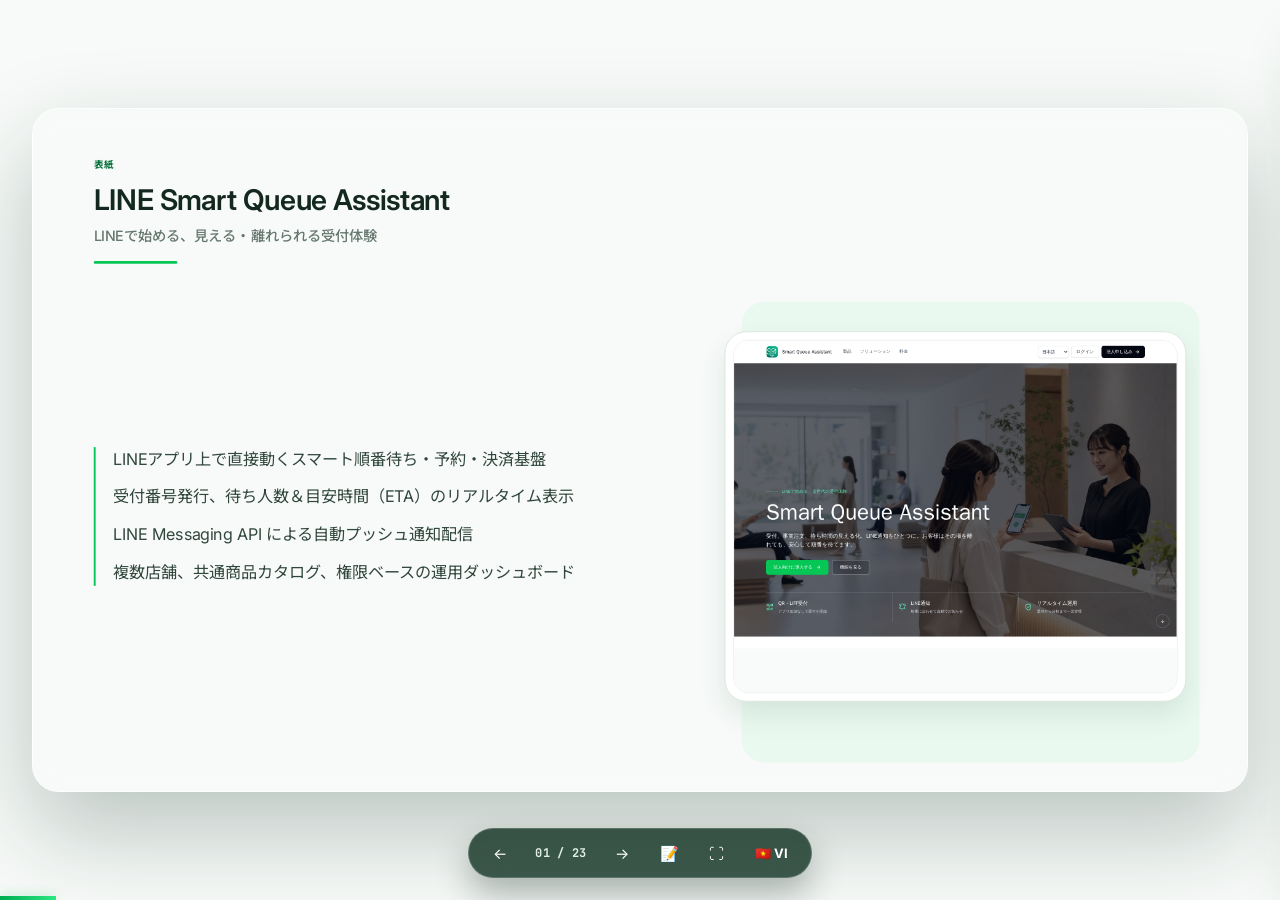
==== commit 00c5f5bd: "feat(vi): Add complete 23-slide Vietnamese static HTML presentation deck (index.vi.html) with langua" ====
--- a/index.html
+++ b/index.html
@@ -1041,10 +1041,11 @@
     <!-- Fixed Controls Overlay -->
     <div id="deck-controls">
       <button class="control-btn" id="prev-btn" title="前のスライド (←)">←</button>
-      <span class="slide-counter" id="slide-counter">18 / 23</span>
+      <span class="slide-counter" id="slide-counter">01 / 23</span>
       <button class="control-btn" id="next-btn" title="次のスライド (→)">→</button>
       <button class="control-btn" id="notes-btn" title="発表者ノート (P)">📝</button>
       <button class="control-btn" id="fullscreen-btn" title="フルスクリーン (F)">⛶</button>
+      <a href="./index.vi.html" class="control-btn" style="text-decoration:none; width:auto; padding:0 8px; font-size:13px; font-weight:700;" title="Chuyển sang Tiếng Việt">🇻🇳 VI</a>
     </div>
 
     <!-- Presenter Notes Drawer -->
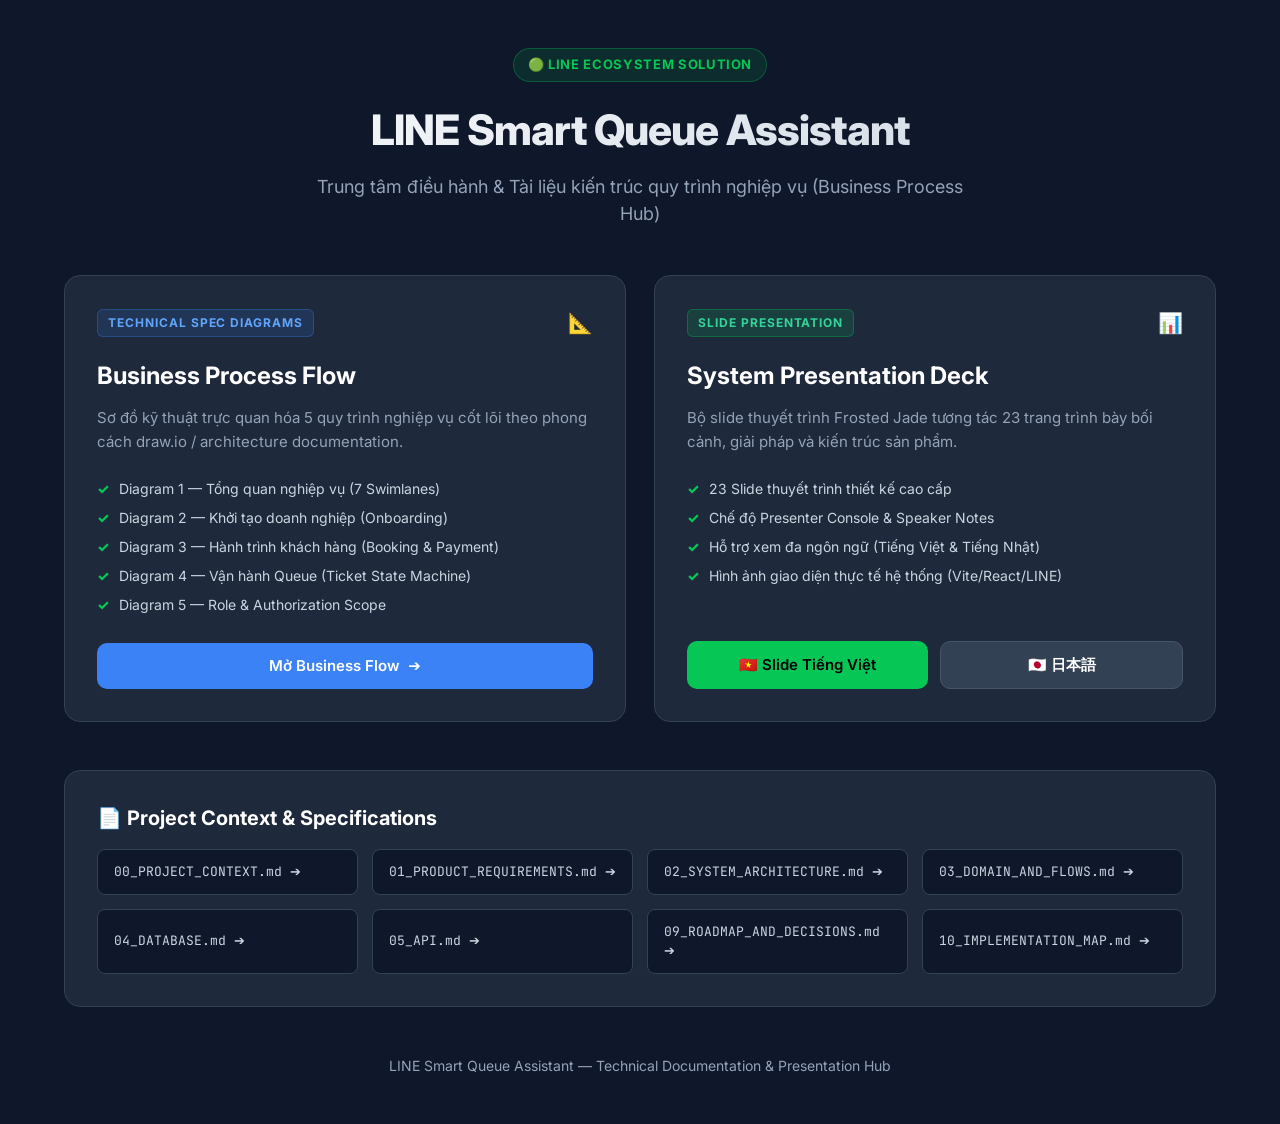
==== commit 21e53251: "feat: Bussiness Flow" ====
--- a/index.html
+++ b/index.html
@@ -1,1067 +1,392 @@
 <!DOCTYPE html>
-<html lang="ja">
+<html lang="vi">
 <head>
-  <meta http-equiv="Content-Type" content="text/html; charset=UTF-8">
-  
+  <meta charset="UTF-8">
   <meta name="viewport" content="width=device-width, initial-scale=1.0">
-  <title>LINE Smart Queue Assistant — プレゼンテーション</title>
-  <link rel="stylesheet" href="./styles.css">
-  <link rel="preconnect" href="https://fonts.googleapis.com/">
-  <link rel="preconnect" href="https://fonts.gstatic.com/" crossorigin="">
-  <link href="https://fonts.googleapis.com/css2?family=Inter:wght@400;500;600;700;800&family=JetBrains+Mono:wght@500;700&family=Noto+Sans+JP:wght@400;500;700;800&display=swap" rel="stylesheet">
-  </head>
+  <title>LINE Smart Queue Assistant — Main Dashboard Hub</title>
+  <link rel="preconnect" href="https://fonts.googleapis.com">
+  <link rel="preconnect" href="https://fonts.gstatic.com" crossorigin>
+  <link href="https://fonts.googleapis.com/css2?family=Inter:wght@400;500;600;700;800&family=JetBrains+Mono:wght@500;700&display=swap" rel="stylesheet">
+  <style>
+    :root {
+      --bg: #0f172a;
+      --bg-card: #1e293b;
+      --bg-card-hover: #334155;
+      --border: #334155;
+      --border-accent: #06c755;
+      --text: #f8fafc;
+      --text-muted: #94a3b8;
+      --line-green: #06c755;
+      --line-green-hover: #05b34c;
+      --purple: #a855f7;
+      --blue: #3b82f6;
+      --teal: #14b8a6;
+    }
+
+    * {
+      box-sizing: border-box;
+      margin: 0;
+      padding: 0;
+    }
+
+    body {
+      font-family: 'Inter', system-ui, -apple-system, sans-serif;
+      background-color: var(--bg);
+      color: var(--text);
+      min-height: 100vh;
+      display: flex;
+      flex-direction: column;
+      line-height: 1.5;
+      -webkit-font-smoothing: antialiased;
+    }
+
+    .container {
+      max-width: 1200px;
+      margin: 0 auto;
+      padding: 48px 24px;
+      width: 100%;
+    }
+
+    header {
+      text-align: center;
+      margin-bottom: 48px;
+    }
+
+    .badge-hub {
+      display: inline-flex;
+      align-items: center;
+      gap: 8px;
+      padding: 6px 14px;
+      background: rgba(6, 199, 85, 0.12);
+      border: 1px solid rgba(6, 199, 85, 0.3);
+      border-radius: 999px;
+      color: var(--line-green);
+      font-size: 13px;
+      font-weight: 700;
+      letter-spacing: 0.05em;
+      text-transform: uppercase;
+      margin-bottom: 16px;
+    }
+
+    .title {
+      font-size: 42px;
+      font-weight: 800;
+      letter-spacing: -0.02em;
+      margin-bottom: 12px;
+      background: linear-gradient(135deg, #ffffff 0%, #cbd5e1 100%);
+      -webkit-background-clip: text;
+      -webkit-text-fill-color: transparent;
+    }
+
+    .subtitle {
+      font-size: 18px;
+      color: var(--text-muted);
+      max-width: 680px;
+      margin: 0 auto;
+    }
+
+    .grid-modules {
+      display: grid;
+      grid-template-columns: repeat(auto-fit, minmax(360px, 1fr));
+      gap: 28px;
+      margin-bottom: 48px;
+    }
+
+    .module-card {
+      background-color: var(--bg-card);
+      border: 1px solid var(--border);
+      border-radius: 16px;
+      padding: 32px;
+      display: flex;
+      flex-direction: column;
+      justify-content: space-between;
+      transition: all 0.25s cubic-bezier(0.4, 0, 0.2, 1);
+      position: relative;
+      overflow: hidden;
+    }
+
+    .module-card::before {
+      content: '';
+      position: absolute;
+      top: 0;
+      left: 0;
+      right: 0;
+      height: 3px;
+      background: transparent;
+      transition: background 0.25s ease;
+    }
+
+    .module-card.flow-card:hover::before {
+      background: var(--blue);
+    }
+
+    .module-card.presentation-card:hover::before {
+      background: var(--line-green);
+    }
+
+    .module-card:hover {
+      transform: translateY(-4px);
+      border-color: #475569;
+      box-shadow: 0 20px 25px -5px rgba(0, 0, 0, 0.3), 0 8px 10px -6px rgba(0, 0, 0, 0.3);
+    }
+
+    .card-icon-tag {
+      display: flex;
+      align-items: center;
+      justify-content: space-between;
+      margin-bottom: 20px;
+    }
+
+    .card-tag {
+      font-size: 12px;
+      font-weight: 700;
+      text-transform: uppercase;
+      letter-spacing: 0.08em;
+      padding: 4px 10px;
+      border-radius: 6px;
+    }
+
+    .tag-flow {
+      background: rgba(59, 130, 246, 0.15);
+      color: #60a5fa;
+      border: 1px solid rgba(59, 130, 246, 0.3);
+    }
+
+    .tag-presentation {
+      background: rgba(6, 199, 85, 0.15);
+      color: #34d399;
+      border: 1px solid rgba(6, 199, 85, 0.3);
+    }
+
+    .card-title {
+      font-size: 24px;
+      font-weight: 700;
+      margin-bottom: 12px;
+      color: #ffffff;
+    }
+
+    .card-desc {
+      font-size: 15px;
+      color: var(--text-muted);
+      margin-bottom: 24px;
+      line-height: 1.6;
+    }
+
+    .card-features {
+      list-style: none;
+      margin-bottom: 28px;
+    }
+
+    .card-features li {
+      font-size: 14px;
+      color: #cbd5e1;
+      margin-bottom: 8px;
+      display: flex;
+      align-items: center;
+      gap: 10px;
+    }
+
+    .card-features li::before {
+      content: '✓';
+      color: var(--line-green);
+      font-weight: 800;
+    }
+
+    .btn-group {
+      display: flex;
+      gap: 12px;
+    }
+
+    .btn {
+      display: inline-flex;
+      align-items: center;
+      justify-content: center;
+      gap: 8px;
+      padding: 12px 20px;
+      border-radius: 10px;
+      font-size: 15px;
+      font-weight: 600;
+      text-decoration: none;
+      transition: all 0.2s ease;
+      flex: 1;
+      cursor: pointer;
+    }
+
+    .btn-primary {
+      background-color: var(--line-green);
+      color: #000000;
+    }
+
+    .btn-primary:hover {
+      background-color: var(--line-green-hover);
+    }
+
+    .btn-secondary {
+      background-color: #334155;
+      color: #ffffff;
+      border: 1px solid #475569;
+    }
+
+    .btn-secondary:hover {
+      background-color: #475569;
+    }
+
+    .btn-blue {
+      background-color: var(--blue);
+      color: #ffffff;
+    }
+
+    .btn-blue:hover {
+      background-color: #2563eb;
+    }
+
+    .docs-section {
+      background-color: var(--bg-card);
+      border: 1px solid var(--border);
+      border-radius: 16px;
+      padding: 32px;
+    }
+
+    .docs-header {
+      font-size: 20px;
+      font-weight: 700;
+      margin-bottom: 16px;
+      color: #ffffff;
+      display: flex;
+      align-items: center;
+      gap: 10px;
+    }
+
+    .docs-grid {
+      display: grid;
+      grid-template-columns: repeat(auto-fill, minmax(260px, 1fr));
+      gap: 14px;
+    }
+
+    .doc-link {
+      display: flex;
+      align-items: center;
+      justify-content: space-between;
+      padding: 12px 16px;
+      background: #0f172a;
+      border: 1px solid #334155;
+      border-radius: 8px;
+      color: #cbd5e1;
+      text-decoration: none;
+      font-size: 13px;
+      font-family: 'JetBrains Mono', monospace;
+      transition: all 0.2s ease;
+    }
+
+    .doc-link:hover {
+      border-color: var(--line-green);
+      color: var(--line-green);
+      transform: translateX(2px);
+    }
+
+    footer {
+      text-align: center;
+      margin-top: 48px;
+      color: var(--text-muted);
+      font-size: 14px;
+    }
+
+    @media (max-width: 768px) {
+      .grid-modules {
+        grid-template-columns: 1fr;
+      }
+      .title {
+        font-size: 32px;
+      }
+    }
+  </style>
+</head>
 <body>
-  <div id="deck-container">
-    <div id="slide-viewport" style="transform: scale(1.22972);">
-
-      <!-- Slide 01 -->
-      <section class="slide previous" id="slide-1">
-        <header class="slide-header">
-          <div>
-            <span class="slide-tag">Slide 01 — 表紙</span>
-            <h1 class="slide-title">LINE Smart Queue Assistant</h1>
-            <p class="slide-subtitle">LINEで始める、見える・離れられる受付体験</p>
+
+  <div class="container">
+    <header>
+      <div class="badge-hub">
+        <span>🟢 LINE Ecosystem Solution</span>
+      </div>
+      <h1 class="title">LINE Smart Queue Assistant</h1>
+      <p class="subtitle">Trung tâm điều hành &amp; Tài liệu kiến trúc quy trình nghiệp vụ (Business Process Hub)</p>
+    </header>
+
+    <div class="grid-modules">
+
+      <!-- Card 1: Business Flow Diagrams -->
+      <div class="module-card flow-card">
+        <div>
+          <div class="card-icon-tag">
+            <span class="card-tag tag-flow">Technical Spec Diagrams</span>
+            <span style="font-size: 20px;">📐</span>
           </div>
-          <div style="font-weight: 700; color: var(--line-green); font-size: 20px;">LINE Ecosystem</div>
-        </header>
-        <div class="slide-body layout-split left-wide">
-          <div class="content-text">
-            <ul class="content-list">
-              <li>LINEアプリ上で直接動くスマート順番待ち・予約・決済基盤</li>
-              <li>受付番号発行、待ち人数＆目安時間（ETA）のリアルタイム表示</li>
-              <li>LINE Messaging API による自動プッシュ通知配信</li>
-              <li>複数店舗、共通商品カタログ、権限ベースの運用ダッシュボード</li>
-            </ul>
+          <h2 class="card-title">Business Process Flow</h2>
+          <p class="card-desc">Sơ đồ kỹ thuật trực quan hóa 5 quy trình nghiệp vụ cốt lõi theo phong cách draw.io / architecture documentation.</p>
+          <ul class="card-features">
+            <li>Diagram 1 — Tổng quan nghiệp vụ (7 Swimlanes)</li>
+            <li>Diagram 2 — Khởi tạo doanh nghiệp (Onboarding)</li>
+            <li>Diagram 3 — Hành trình khách hàng (Booking &amp; Payment)</li>
+            <li>Diagram 4 — Vận hành Queue (Ticket State Machine)</li>
+            <li>Diagram 5 — Role &amp; Authorization Scope</li>
+          </ul>
+        </div>
+        <div class="btn-group">
+          <a href="./docs/business-flow/index.html" class="btn btn-blue">
+            <span>Mở Business Flow</span> ➔
+          </a>
+        </div>
+      </div>
+
+      <!-- Card 2: Presentation Deck -->
+      <div class="module-card presentation-card">
+        <div>
+          <div class="card-icon-tag">
+            <span class="card-tag tag-presentation">Slide Presentation</span>
+            <span style="font-size: 20px;">📊</span>
           </div>
-          <div class="media-container">
-            <div class="browser-frame">
-              <div class="browser-header">
-                <div class="browser-dots">
-                  <div class="browser-dot red"></div>
-                  <div class="browser-dot yellow"></div>
-                  <div class="browser-dot green"></div>
-                </div>
-                <div class="browser-address-bar">https://smartqueue.io.vn/</div>
-              </div>
-              <div class="browser-content">
-                <img src="./docs/images/guide/01-landing-page.png" alt="公開トップページ">
-              </div>
-            </div>
-          </div>
+          <h2 class="card-title">System Presentation Deck</h2>
+          <p class="card-desc">Bộ slide thuyết trình Frosted Jade tương tác 23 trang trình bày bối cảnh, giải pháp và kiến trúc sản phẩm.</p>
+          <ul class="card-features">
+            <li>23 Slide thuyết trình thiết kế cao cấp</li>
+            <li>Chế độ Presenter Console &amp; Speaker Notes</li>
+            <li>Hỗ trợ xem đa ngôn ngữ (Tiếng Việt &amp; Tiếng Nhật)</li>
+            <li>Hình ảnh giao diện thực tế hệ thống (Vite/React/LINE)</li>
+          </ul>
         </div>
-        <div class="speaker-notes-data" style="display:none;">
-          皆様、本日は <strong>LINE Smart Queue Assistant</strong> のプレゼンテーションをご覧いただきありがとうございます。<br><br>
-          本プロダクトは、店舗、サロン、クリニック等の対面サービスにおいて、受付、予約、注文、決済、顧客通知をLINE上で一貫して提供するスマート順番待ちプラットフォームです。<br><br>
-          本発表では、製品コンセプト、解決する課題、技術構成、詳細な運用フローおよび今後の展開についてご説明いたします。
+        <div class="btn-group">
+          <a href="./docs/presentation/index.vi.html" class="btn btn-primary" title="Xem slide Tiếng Việt">
+            <span>🇻🇳 Slide Tiếng Việt</span>
+          </a>
+          <a href="./docs/presentation/index.html" class="btn btn-secondary" title="Xem slide Tiếng Nhật">
+            <span>🇯🇵 日本語</span>
+          </a>
         </div>
-      </section>
-
-      <!-- Slide 02 -->
-      <section class="slide previous" id="slide-2">
-        <header class="slide-header">
-          <div>
-            <span class="slide-tag">Slide 02 — 現在の背景</span>
-            <h1 class="slide-title">対面サービスにおける順番待ちの日常的な課題</h1>
-            <p class="slide-subtitle">従来の受付体験における課題点と不透明さ</p>
-          </div>
-          <div style="font-weight: 700; color: #EF4444; font-size: 20px;">従来体験の課題</div>
-        </header>
-        <div class="slide-body layout-split left-wide">
-          <div class="layout-grid" style="grid-template-columns: repeat(2, 1fr);">
-            <div class="feature-card" style="border-left: 4px solid #EF4444;">
-              <h3 style="color: #EF4444;">📌 受付付近から離れられない</h3>
-              <p>発券後に待合エリアで待機を余儀なくされ、自由に行動できません。</p>
-            </div>
-            <div class="feature-card" style="border-left: 4px solid #F59E0B;">
-              <h3 style="color: #D97706;">⏳ 待ち時間・順番が不透明</h3>
-              <p>目安時間（ETA）や前方の待ち人数が分からず不安が生じます。</p>
-            </div>
-            <div class="feature-card" style="border-left: 4px solid #3B82F6;">
-              <h3 style="color: #2563EB;">📢 手動・口頭での呼出し</h3>
-              <p>スタッフの呼び出し負担と聞き逃しリスクが生じます。</p>
-            </div>
-            <div class="feature-card" style="border-left: 4px solid #8B5CF6;">
-              <h3 style="color: #7C3AED;">🏢 待合スペースの過密化</h3>
-              <p>混雑した待合エリアは店舗イメージ低下に繋がります。</p>
-            </div>
-          </div>
-          <div class="media-container">
-            <div class="browser-frame">
-              <div class="browser-header">
-                <div class="browser-dots">
-                  <div class="browser-dot red"></div>
-                  <div class="browser-dot yellow"></div>
-                  <div class="browser-dot green"></div>
-                </div>
-                <div class="browser-address-bar">Wait Time Context (Japan)</div>
-              </div>
-              <div class="browser-content">
-                <img src="./docs/images/guide/02-japanese-waiting-context.png" alt="店舗での順番待ち課題">
-              </div>
-            </div>
-          </div>
-        </div>
-        <div class="speaker-notes-data" style="display:none;">
-          多くの店舗やサロン、クリニックでは、お客様が受付で番号札を受け取り、待合エリアで待機し続ける必要があります。<br><br>
-          問題は待ち時間そのものだけでなく、「あとどれくらいで呼ばれるか分からない」という不透明さにあります。<br><br>
-          これによりお客様は受付を離れられず、スタッフも手動での呼び出しや問い合わせ対応に追われることになります。
-        </div>
-      </section>
-
-      <!-- Slide 03 -->
-      <section class="slide previous" id="slide-3">
-        <header class="slide-header">
-          <div>
-            <span class="slide-tag">Slide 03 — 直面する課題</span>
-            <h1 class="slide-title">順番待ちは「番号の発行」だけではない</h1>
-            <p class="slide-subtitle">運用現場における個別システムの分断と課題</p>
-          </div>
-          <div style="font-weight: 700; color: #F59E0B; font-size: 20px;">現場運用の分断</div>
-        </header>
-        <div class="slide-body layout-split left-wide">
-          <div class="layout-grid" style="grid-template-columns: repeat(2, 1fr);">
-            <div class="feature-card">
-              <h3 style="color: #0F172A;">📊 待ち時間が不透明</h3>
-              <p>リアルタイムな予想待ち時間が提示されません。</p>
-            </div>
-            <div class="feature-card">
-              <h3 style="color: #0F172A;">🧩 業務システムが分断</h3>
-              <p>受付、注文、在庫、決済が独立し二重入力が発生。</p>
-            </div>
-            <div class="feature-card">
-              <h3 style="color: #0F172A;">🔔 順番を逃すリスク</h3>
-              <p>個人端末へ呼出し通知を送信する手段がない。</p>
-            </div>
-            <div class="feature-card">
-              <h3 style="color: #0F172A;">📉 運用データが集計不能</h3>
-              <p>対応時間や離脱率を一元管理できていません。</p>
-            </div>
-          </div>
-          <div class="media-container">
-            <div class="browser-frame">
-              <div class="browser-header">
-                <div class="browser-dots">
-                  <div class="browser-dot red"></div>
-                  <div class="browser-dot yellow"></div>
-                  <div class="browser-dot green"></div>
-                </div>
-                <div class="browser-address-bar">Disjointed Systems Issue</div>
-              </div>
-              <div class="browser-content">
-                <img src="./docs/images/guide/03-japanese-disjointed-systems.png" alt="業務システムの分断課題">
-              </div>
-            </div>
-          </div>
-        </div>
-        <div class="speaker-notes-data" style="display:none;">
-          単純に見れば、順番待ちシステムは番号を発行して呼び出すだけで足るように思えます。<br><br>
-          しかし実際の店舗運用では、お客様の選択したメニュー、事前決済の有無、在庫状況、担当スタッフ、通知タイミングなど、多くの業務が絡み合っています。<br><br>
-          これらが個別システムに分断されていると、店舗の円滑な運用やデータ分析が困難になります。
-        </div>
-      </section>
-
-      <!-- Slide 04 -->
-      <section class="slide previous" id="slide-4">
-        <header class="slide-header">
-          <div>
-            <span class="slide-tag">Slide 04 — インサイト</span>
-            <h1 class="slide-title">お客様は「並びたい」のではない — 「いつ戻るか」を知りたい</h1>
-            <p class="slide-subtitle">スマートなモバイル体験による時間の主導権回復</p>
-          </div>
-          <div style="font-weight: 700; color: var(--line-green); font-size: 20px;">User Insight</div>
-        </header>
-        <div class="slide-body layout-split left-wide">
-          <div class="content-text">
-            <ul class="content-list">
-              <li>手元のスマートフォンで即座に受付番号・チケットを取得</li>
-              <li>前方に何人待っているかをリアルタイムで可視化</li>
-              <li>過去データに基づく目安待ち時間（ETA）を算出し提示</li>
-              <li>順番が近づいたタイミングでLINE自動通知を正確に配信</li>
-            </ul>
-          </div>
-          <div class="media-container">
-            <div class="browser-frame">
-              <div class="browser-header">
-                <div class="browser-dots">
-                  <div class="browser-dot red"></div>
-                  <div class="browser-dot yellow"></div>
-                  <div class="browser-dot green"></div>
-                </div>
-                <div class="browser-address-bar">Smart Queue Customer Insight</div>
-              </div>
-              <div class="browser-content">
-                <img src="./docs/images/guide/04-japanese-smart-queue-insight.png" alt="「待ち時間」を「自由時間」へ">
-              </div>
-            </div>
-          </div>
-        </div>
-        <div class="speaker-notes-data" style="display:none;">
-          本プロジェクトのコアインサイトは、お客様は必ずしも受付の目の前に居続ける必要はないということです。<br><br>
-          本当に必要なのは「自分が今どの順番にいて、いつ戻ればよいか」を把握することです。<br><br>
-          LINEという日常的なアプリを活用することで、使い慣れたスマホ画面上でこの安心感を提供できます。
-        </div>
-      </section>
-
-      <!-- Slide 05 -->
-      <section class="slide previous" id="slide-5">
-        <header class="slide-header">
-          <div>
-            <span class="slide-tag">Slide 05 — 解決ソリューション</span>
-            <h1 class="slide-title">LINE-first Smart Queue Platform</h1>
-            <p class="slide-subtitle">LINE受付から店舗運用ダッシュボードまでを一本化</p>
-          </div>
-          <div style="font-weight: 700; color: var(--line-green); font-size: 20px;">ソリューション概要</div>
-        </header>
-        <div class="slide-body layout-split left-wide">
-          <div class="content-text">
-            <ul class="content-list">
-              <li>店舗の固定QRコードをLINEアプリで読み取りスタート</li>
-              <li>LINE Login でアカウント登録なしの超高速ログイン</li>
-              <li>目的の受付キューおよびサービス・商品をスムーズに選択</li>
-              <li>ETA・前方待ち人数がわかるデジタルチケットを取得</li>
-              <li>LINE Messaging API による自動プッシュ通知を受信</li>
-              <li>店舗スタッフは専用の役割別ダッシュボードで対応</li>
-            </ul>
-          </div>
-          <div class="media-container">
-            <div class="phone-mockup">
-              <div class="phone-header-notch"></div>
-              <div class="phone-screen">
-                <img src="./docs/images/guide/36-customer-ticket-mobile.png" alt="Customer Ticket Mobile">
-              </div>
-            </div>
-          </div>
-        </div>
-        <div class="speaker-notes-data" style="display:none;">
-          提案する解決策は、LINE-firstのアプローチを採用したスマート順番待ちプラットフォームです。<br><br>
-          お客様は店舗のQRを読み取り、LINE認証を経て、キューや商品・サービスを選択しデジタルチケットを受け取ります。<br><br>
-          ステータスが更新されるとLINE Messaging APIから自動通知が届き、店舗側は役割ごとの専用ダッシュボードで効率的に運用できます。
-        </div>
-      </section>
-
-      <!-- Slide 06 -->
-      <section class="slide previous" id="slide-6">
-        <header class="slide-header">
-          <div>
-            <span class="slide-tag">Slide 06 — システム概要</span>
-            <h1 class="slide-title">LINE Smart Queue Assistant</h1>
-            <p class="slide-subtitle">導入申込みから店舗運用・顧客体験までを一貫サポート</p>
-          </div>
-          <div style="font-weight: 700; color: var(--line-green); font-size: 20px;">Platform Scope</div>
-        </header>
-        <div class="slide-body layout-grid" style="grid-template-columns: repeat(3, 1fr);">
-          <div class="feature-card">
-            <h3>🏢 Business Onboarding</h3>
-            <p>法人がWebから申請、プラン選択、デモ決済を行い、管理者の審査を受ける申込みフロー。</p>
-          </div>
-          <div class="feature-card">
-            <h3>🌐 Multi-branch</h3>
-            <p>複数拠点を独立管理。支店ごとに独自の固定QRコード、営業時間、スタッフを割り当て。</p>
-          </div>
-          <div class="feature-card">
-            <h3>📦 Product Catalog</h3>
-            <p>組織共通のサービス・商品カタログを1箇所で管理。実在庫（Stock）は支店別で管理。</p>
-          </div>
-          <div class="feature-card">
-            <h3>🎫 Booking &amp; Ticket</h3>
-            <p>LINEから即時発券。混雑状況と平均サービス時間に基づき動的なETAをリアルタイム算出。</p>
-          </div>
-          <div class="feature-card">
-            <h3>👨‍🍳 Staff Operation</h3>
-            <p>スタッフ専用画面：呼出し・対応開始・完了、現地での残金会計、領収書発行を一画面処理。</p>
-          </div>
-          <div class="feature-card">
-            <h3>💬 LINE Notification</h3>
-            <p>発券完了・5人待ち・呼出し・対応完了・キャンセル等のステータス変化をLINEで自動送信。</p>
-          </div>
-        </div>
-        <div class="speaker-notes-data" style="display:none;">
-          LINE Smart Queue Assistantは、単なる発券画面にとどまりません。<br><br>
-          法人の利用申込み、管理者による審査、オーナーによる組織設定、支店長によるキュー・在庫設定、 possessed、 Customerの予約とスタッフの対応完了まで、全運用サイクルをサポートする包括的なシステムです。
-        </div>
-      </section>
-
-      <!-- Slide 07 -->
-      <section class="slide previous" id="slide-7">
-        <header class="slide-header">
-          <div>
-            <span class="slide-tag">Slide 07 — 注目テクノロジー</span>
-            <h1 class="slide-title">アーキテクチャ &amp; コア技術</h1>
-            <p class="slide-subtitle">信頼性の高いモダンSaaS技術スタックとLINE密連携</p>
-          </div>
-          <div style="font-weight: 700; color: #3B82F6; font-size: 20px;">Tech Architecture</div>
-        </header>
-        <div class="slide-body layout-grid" style="grid-template-columns: repeat(2, 1fr);">
-          <div class="feature-card" style="border-top: 4px solid #61DAFB;">
-            <h3>⚛️ Frontend Web UI</h3>
-            <p><strong>React + Vite</strong>: 爆速のページロードとスムーズな画面遷移。スマホからPCまで完全レスポンシブ対応。</p>
-          </div>
-          <div class="feature-card" style="border-top: 4px solid #3178C6;">
-            <h3>🛡️ Backend API</h3>
-            <p><strong>Express + TypeScript</strong>: 堅牢なRESTful API設計、厳格なデータ型チェックとマルチテナント権限管理。</p>
-          </div>
-          <div class="feature-card" style="border-top: 4px solid #336791;">
-            <h3>🗄️ Database</h3>
-            <p><strong>PostgreSQL</strong>: ACID一貫性を保持し、複数店舗・大量トランザクションを安全かつ確実に一元管理。</p>
-          </div>
-          <div class="feature-card" style="border-top: 4px solid #06C755;">
-            <h3>🟢 LINE Ecosystem</h3>
-            <p><strong>LIFF + LINE Login + Messaging API</strong>: LINE内アプリ直接起動、ワンタップ認証、自動通知の高度な統合。</p>
-          </div>
-        </div>
-        <div class="speaker-notes-data" style="display:none;">
-          技術構成において、本システムは最新かつ柔軟なスタックを採用しています。<br><br>
-          フロントエンドはReactとViteを組み合わせ、圧倒的な読み込み速度とスムーズなUI操作を実現。バックエンドはExpressとTypeScriptで構築され、データ型と権限の安全性を確保しています。<br><br>
-          データベースにはPostgreSQLを採用し、複数組織・支店・大量のチケットデータを確実に管理します。<br><br>
-          最大の特長はLINEエコシステムとの深い連携であり、LIFFとLINE Loginによるアプリ内シームレス認証と、Messaging APIによる自動通知を実現しています。
-        </div>
-      </section>
-
-      <!-- Slide 08 -->
-      <section class="slide previous" id="slide-8">
-        <header class="slide-header">
-          <div>
-            <span class="slide-tag">Slide 08 — 利用ロール</span>
-            <h1 class="slide-title">1つのシステム — 役割に応じたマルチワークスペース</h1>
-            <p class="slide-subtitle">管理者からエンドユーザーまで厳格な権限管理</p>
-          </div>
-          <div style="font-weight: 700; color: #8B5CF6; font-size: 20px;">Role Matrix</div>
-        </header>
-        <div class="slide-body layout-split left-wide">
-          <div>
-            <table class="role-table">
-              <thead>
-                <tr>
-                  <th>ロール</th>
-                  <th>主な責任と操作範囲</th>
-                </tr>
-              </thead>
-              <tbody>
-                <tr>
-                  <td><strong>Platform Admin</strong></td>
-                  <td>法人利用申請の確認・審査・承認および組織データ生成</td>
-                </tr>
-                <tr>
-                  <td><strong>Organization Owner</strong></td>
-                  <td>組織設定、共通商品・サービスカタログ管理、支店・Manager招待</td>
-                </tr>
-                <tr>
-                  <td><strong>Branch Manager</strong></td>
-                  <td>担当支店の営業時間、キュー、商品割り当て、在庫、スタッフ管理</td>
-                </tr>
-                <tr>
-                  <td><strong>Staff</strong></td>
-                  <td>当日の呼出し、対応開始・完了、キャンセル、No-show、領収書発行</td>
-                </tr>
-                <tr>
-                  <td><strong>Customer</strong></td>
-                  <td>QR読み取り、LINEでの受付予約、チケット・履歴確認、通知受信</td>
-                </tr>
-              </tbody>
-            </table>
-          </div>
-          <div class="media-container">
-            <div class="browser-frame">
-              <div class="browser-header">
-                <div class="browser-dots">
-                  <div class="browser-dot red"></div>
-                  <div class="browser-dot yellow"></div>
-                  <div class="browser-dot green"></div>
-                </div>
-                <div class="browser-address-bar">Admin Dashboard</div>
-              </div>
-              <div class="browser-content">
-                <img src="./docs/images/guide/07-admin-dashboard.png" alt="Platform Admin Dashboard">
-              </div>
-            </div>
-          </div>
-        </div>
-        <div class="speaker-notes-data" style="display:none;">
-          システムは厳格なロールベースで設計されています。<br><br>
-          Platform Adminはプラットフォーム全体を管理。Organization Ownerは組織設定や商品カタログを管理します。<br><br>
-          Branch Managerは割り当てられた支店のキューや在庫、スタッフを管理し、Staffは日々の受付業務を担当します。CustomerはLINEを通じて快適に利用します。
-        </div>
-      </section>
-
-      <!-- Slide 09 -->
-      <section class="slide previous" id="slide-9">
-        <header class="slide-header">
-          <div>
-            <span class="slide-tag">Slide 09 — 全体フロー</span>
-            <h1 class="slide-title">End-to-End Business Flow</h1>
-            <p class="slide-subtitle">法人申込みから店舗運用・LINE通知までの9ステップ</p>
-          </div>
-          <div style="font-weight: 700; color: var(--line-green); font-size: 20px;">System Flow</div>
-        </header>
-        <div class="slide-body" style="flex-direction: column; justify-content: center; gap: 24px;">
-          <div class="process-flow">
-            <div class="process-step">
-              <span class="process-step-num">Step 01</span>
-              <span class="process-step-title">法人申込み</span>
-            </div>
-            <span class="process-arrow">➔</span>
-            <div class="process-step">
-              <span class="process-step-num">Step 02</span>
-              <span class="process-step-title">管理者審査</span>
-            </div>
-            <span class="process-arrow">➔</span>
-            <div class="process-step">
-              <span class="process-step-num">Step 03</span>
-              <span class="process-step-title">オーナー有効化</span>
-            </div>
-            <span class="process-arrow">➔</span>
-            <div class="process-step">
-              <span class="process-step-num">Step 04</span>
-              <span class="process-step-title">カタログ＋支店</span>
-            </div>
-            <span class="process-arrow">➔</span>
-            <div class="process-step">
-              <span class="process-step-num">Step 05</span>
-              <span class="process-step-title">キュー＋QR準備</span>
-            </div>
-          </div>
-          <div class="process-flow" style="justify-content: center;">
-            <div class="process-step" style="background: var(--line-green-light); border-color: var(--line-green);">
-              <span class="process-step-num">Step 06</span>
-              <span class="process-step-title" style="color: var(--line-green);">LINE 予約</span>
-            </div>
-            <span class="process-arrow">➔</span>
-            <div class="process-step" style="background: var(--line-green-light); border-color: var(--line-green);">
-              <span class="process-step-num">Step 07</span>
-              <span class="process-step-title" style="color: var(--line-green);">チケット発行</span>
-            </div>
-            <span class="process-arrow">➔</span>
-            <div class="process-step">
-              <span class="process-step-num">Step 08</span>
-              <span class="process-step-title">スタッフ対応</span>
-            </div>
-            <span class="process-arrow">➔</span>
-            <div class="process-step">
-              <span class="process-step-num">Step 09</span>
-              <span class="process-step-title">領収書・LINE通知</span>
-            </div>
-          </div>
-        </div>
-        <div class="speaker-notes-data" style="display:none;">
-          これがシステムの全体フローです。<br><br>
-          重要なポイントとして、管理者の承認時点では組織と招待状態のオーナーのみが作成され、支店やキューは自動作成されません。<br><br>
-          その後、オーナーおよび支店長が実際の店舗運用に合わせて段階的に設定を進めます。
-        </div>
-      </section>
-
-      <!-- Slide 10 -->
-      <section class="slide previous" id="slide-10">
-        <header class="slide-header">
-          <div>
-            <span class="slide-tag">Slide 10 — Business Onboarding</span>
-            <h1 class="slide-title">法人がWebから直接利用申請</h1>
-            <p class="slide-subtitle">初期パスワード入力なしの透明性の高い申請フォーム</p>
-          </div>
-          <div style="font-weight: 700; color: #3B82F6; font-size: 20px;">Step 1 — Register</div>
-        </header>
-        <div class="slide-body layout-split left-wide">
-          <div class="content-text">
-            <ul class="content-list">
-              <li>法人名、屋号、登録番号、連絡先、住所を入力</li>
-              <li>想定拠点数と月間顧客数から最適なプラン（Starter/Standard/Scale）を選択</li>
-              <li>デモ環境では Demo Payment を完了し審査待ちとして送信</li>
-              <li>申請時点ではパスワード未設定でセキュリティを担保</li>
-            </ul>
-          </div>
-          <div class="media-container">
-            <div class="browser-frame">
-              <div class="browser-header">
-                <div class="browser-dots">
-                  <div class="browser-dot red"></div>
-                  <div class="browser-dot yellow"></div>
-                  <div class="browser-dot green"></div>
-                </div>
-                <div class="browser-address-bar">Business Registration Form</div>
-              </div>
-              <div class="browser-content">
-                <img src="./docs/images/guide/03-business-registration-form.png" alt="Business Registration Form">
-              </div>
-            </div>
-          </div>
-        </div>
-        <div class="speaker-notes-data" style="display:none;">
-          法人の導入は公開ページの申込みフォームから始まります。<br><br>
-          この段階ではパスワードを設定せず、法人情報、連絡先、想定規模、希望プランのみを入力します。<br><br>
-          送信後、申請は管理者による審査ステータスとなります。
-        </div>
-      </section>
-
-      <!-- Slide 11 -->
-      <section class="slide previous" id="slide-11">
-        <header class="slide-header">
-          <div>
-            <span class="slide-tag">Slide 11 — Admin Approval</span>
-            <h1 class="slide-title">Platform Admin による申請審査</h1>
-            <p class="slide-subtitle">管理画面からの厳格な検証と承認フロー</p>
-          </div>
-          <div style="font-weight: 700; color: #8B5CF6; font-size: 20px;">Step 2 — Approval</div>
-        </header>
-        <div class="slide-body layout-split left-wide">
-          <div class="content-text">
-            <ul class="content-list">
-              <li>審査待ち申請一覧から法人情報およびデモ決済結果を確認</li>
-              <li>ワンクリックで Approve（承認）または Reject（却下）を実行</li>
-              <li>承認時に Organization および招待状態の Owner アカウントを生成</li>
-              <li>無許可の自動登録を防ぎ、プラットフォームの健全性を維持</li>
-            </ul>
-          </div>
-          <div class="media-container">
-            <div class="browser-frame">
-              <div class="browser-header">
-                <div class="browser-dots">
-                  <div class="browser-dot red"></div>
-                  <div class="browser-dot yellow"></div>
-                  <div class="browser-dot green"></div>
-                </div>
-                <div class="browser-address-bar">Admin Application Detail</div>
-              </div>
-              <div class="browser-content">
-                <img src="./docs/images/guide/09-admin-application-detail.png" alt="Admin Application Detail">
-              </div>
-            </div>
-          </div>
-        </div>
-        <div class="speaker-notes-data" style="display:none;">
-          プラットフォーム管理者は届いた申請の細部を確認します。<br><br>
-          承認を実行すると、組織データと招待状態のオーナーアカウントが自動生成されます。<br><br>
-          未検証の利用を防ぎ、安全なプラットフォーム運用を担保する重要なステップです。
-        </div>
-      </section>
-
-      <!-- Slide 12 -->
-      <section class="slide previous" id="slide-12">
-        <header class="slide-header">
-          <div>
-            <span class="slide-tag">Slide 12 — Owner Activation</span>
-            <h1 class="slide-title">オーナーによるアカウント有効化</h1>
-            <p class="slide-subtitle">メールリンク経由で自らパスワードを安全設定</p>
-          </div>
-          <div style="font-weight: 700; color: #10B981; font-size: 20px;">Step 3 — Activation</div>
-        </header>
-        <div class="slide-body layout-split left-wide">
-          <div class="content-text">
-            <ul class="content-list">
-              <li>承認完了後にオーナー宛てへ有効化メールを自動送信</li>
-              <li>一回限りの安全なリンクからオーナー自身でパスワードを登録</li>
-              <li>Organization のステータスを正式に Active へ切り替え</li>
-              <li>管理者が仮パスワードを発行しない安心のセキュリティ構造</li>
-            </ul>
-          </div>
-          <div class="media-container">
-            <div class="browser-frame">
-              <div class="browser-header">
-                <div class="browser-dots">
-                  <div class="browser-dot red"></div>
-                  <div class="browser-dot yellow"></div>
-                  <div class="browser-dot green"></div>
-                </div>
-                <div class="browser-address-bar">Owner Activation</div>
-              </div>
-              <div class="browser-content">
-                <img src="./docs/images/guide/11-owner-activation.png" alt="Owner Activation">
-              </div>
-            </div>
-          </div>
-        </div>
-        <div class="speaker-notes-data" style="display:none;">
-          承認後、オーナーは専用メールリンクから自らパスワードを設定します。<br><br>
-          管理者が初期パスワードを発行・共有しない設計により、セキュリティリスクを大幅に低減しています。
-        </div>
-      </section>
-
-      <!-- Slide 13 -->
-      <section class="slide previous" id="slide-13">
-        <header class="slide-header">
-          <div>
-            <span class="slide-tag">Slide 13 — Product / Service Catalog</span>
-            <h1 class="slide-title">カタログは Organization 単位で管理</h1>
-            <p class="slide-subtitle">商品定義の一元化と支店在庫の明確な分離</p>
-          </div>
-          <div style="font-weight: 700; color: #F59E0B; font-size: 20px;">Catalog Management</div>
-        </header>
-        <div class="slide-body layout-split left-wide">
-          <div class="content-text">
-            <ul class="content-list">
-              <li>全支店で共有される商品・サービスマスタを統一登録</li>
-              <li>自動採番コード（商品/サービス識別コード）による正確な管理</li>
-              <li>標準価格、所要時間、事前決済（Require Prepayment）の設定</li>
-              <li>カタログ定義と各支店の物理在庫（Stock）を完全に分離</li>
-            </ul>
-          </div>
-          <div class="media-container">
-            <div class="browser-frame">
-              <div class="browser-header">
-                <div class="browser-dots">
-                  <div class="browser-dot red"></div>
-                  <div class="browser-dot yellow"></div>
-                  <div class="browser-dot green"></div>
-                </div>
-                <div class="browser-address-bar">Owner Product Catalog</div>
-              </div>
-              <div class="browser-content">
-                <img src="./docs/images/guide/13-owner-product-catalog.png" alt="Owner Product Catalog">
-              </div>
-            </div>
-          </div>
-        </div>
-        <div class="speaker-notes-data" style="display:none;">
-          設計上の重要なポイントは、商品・サービスが組織レベルで管理される点です。<br><br>
-          これにより、全支店で価格やサービス時間の定義を一貫して保つことができます。<br><br>
-          一方で、各商品の実在庫（Stock）は各支店で個別に管理されます。
-        </div>
-      </section>
-
-      <!-- Slide 14 -->
-      <section class="slide previous" id="slide-14">
-        <header class="slide-header">
-          <div>
-            <span class="slide-tag">Slide 14 — Branch Management</span>
-            <h1 class="slide-title">1つの組織で複数支店を管理</h1>
-            <p class="slide-subtitle">多店舗展開に対応する柔軟なマルチブランチ構造</p>
-          </div>
-          <div style="font-weight: 700; color: #3B82F6; font-size: 20px;">Branch Structure</div>
-        </header>
-        <div class="slide-body layout-split left-wide">
-          <div class="content-text">
-            <ul class="content-list">
-              <li>オーナーが実店舗に対応する支店（Branch）を自在に登録</li>
-              <li>各支店の責任者として Branch Manager を個別に招待</li>
-              <li>支店ごとに独立した固定QRコードおよびアクセス権限を発行</li>
-              <li>営業時間・定休日（Business Calendar）を拠点で個別に設定</li>
-            </ul>
-          </div>
-          <div class="media-container">
-            <div class="browser-frame">
-              <div class="browser-header">
-                <div class="browser-dots">
-                  <div class="browser-dot red"></div>
-                  <div class="browser-dot yellow"></div>
-                  <div class="browser-dot green"></div>
-                </div>
-                <div class="browser-address-bar">Create Branch</div>
-              </div>
-              <div class="browser-content">
-                <img src="./docs/images/guide/16-owner-create-branch.png" alt="Create Branch">
-              </div>
-            </div>
-          </div>
-        </div>
-        <div class="speaker-notes-data" style="display:none;">
-          オーナーは実店舗に対応する支店を作成し、支店長を招待できます。<br><br>
-          各支店は独自の住所、営業時間、支店長、固定QRコードを持ち、多店舗展開を行う事業者に適した構造となっています。
-        </div>
-      </section>
-
-      <!-- Slide 15 -->
-      <section class="slide previous" id="slide-15">
-        <header class="slide-header">
-          <div>
-            <span class="slide-tag">Slide 15 — Branch Manager Workspace</span>
-            <h1 class="slide-title">支店ごとの独立した運用空間</h1>
-            <p class="slide-subtitle">担当店舗の現場データ・設定に限定された安全な管理画面</p>
-          </div>
-          <div style="font-weight: 700; color: #8B5CF6; font-size: 20px;">Manager Portal</div>
-        </header>
-        <div class="slide-body layout-split left-wide">
-          <div class="content-text">
-            <ul class="content-list">
-              <li>Queue Management: 受付並び列の作成・編集・状態切り替え</li>
-              <li>Business Calendar: 臨時休業日や特別営業時間の登録</li>
-              <li>Stock Management: 自店舗の実在庫数の更新と補充設定</li>
-              <li>Staff Management: 現場スタッフの招待とシフト権限管理</li>
-              <li>Branch QR: 店舗設置用の専用固定QRコードの出力</li>
-            </ul>
-          </div>
-          <div class="media-container">
-            <div class="browser-frame">
-              <div class="browser-header">
-                <div class="browser-dots">
-                  <div class="browser-dot red"></div>
-                  <div class="browser-dot yellow"></div>
-                  <div class="browser-dot green"></div>
-                </div>
-                <div class="browser-address-bar">Branch Manager Dashboard</div>
-              </div>
-              <div class="browser-content">
-                <img src="./docs/images/guide/19-branch-manager-dashboard.png" alt="Branch Manager Dashboard">
-              </div>
-            </div>
-          </div>
-        </div>
-        <div class="speaker-notes-data" style="display:none;">
-          支店長は割り当てられた店舗のみを管理します。<br><br>
-          キュー、営業時間、在庫、スタッフ、QRコードを店舗の状況に合わせて柔軟に調整できます。<br><br>
-          権限を支店内に限定することで、他店舗のデータ誤操作を防ぎます。
-        </div>
-      </section>
-
-      <!-- Slide 16 -->
-      <section class="slide previous" id="slide-16">
-        <header class="slide-header">
-          <div>
-            <span class="slide-tag">Slide 16 — Multi-Queue per Branch</span>
-            <h1 class="slide-title">1つの固定QR — 複数のキュー</h1>
-            <p class="slide-subtitle">QR貼り替え不要で柔軟なサービス分流を実現</p>
-          </div>
-          <div style="font-weight: 700; color: var(--line-green); font-size: 20px;">Queue Architecture</div>
-        </header>
-        <div class="slide-body layout-split left-wide">
-          <div class="content-text">
-            <ul class="content-list">
-              <li>1つの店舗に「一般受付」「優先受付」「サービス専用」等を複数設置</li>
-              <li>キューごとに提供する商品・サービス（Queue Catalog）を指定</li>
-              <li>店頭に掲示するQRコードは常に1つ固定で印刷・掲示の負担軽減</li>
-              <li>キューの追加・削除を行っても店頭のQRコードを変更する必要なし</li>
-            </ul>
-          </div>
-          <div class="media-container">
-            <div class="browser-frame">
-              <div class="browser-header">
-                <div class="browser-dots">
-                  <div class="browser-dot red"></div>
-                  <div class="browser-dot yellow"></div>
-                  <div class="browser-dot green"></div>
-                </div>
-                <div class="browser-address-bar">Queue List</div>
-              </div>
-              <div class="browser-content">
-                <img src="./docs/images/guide/22-queue-list.png" alt="Queue List">
-              </div>
-            </div>
-          </div>
-        </div>
-        <div class="speaker-notes-data" style="display:none;">
-          1つの支店内に複数のキュー（並び列）を作成できます。<br><br>
-          たとえば「カット用」「カラー用」「優先受付」などを分けることが可能です。<br><br>
-          店舗に掲示するQRコードは1つで済み、お客様が読み取り後に希望のキューを選択します。
-        </div>
-      </section>
-
-      <!-- Slide 17 -->
-      <section class="slide previous" id="slide-17">
-        <header class="slide-header">
-          <div>
-            <span class="slide-tag">Slide 17 — Queue Configuration</span>
-            <h1 class="slide-title">キューの柔軟な動作設定</h1>
-            <p class="slide-subtitle">現場の運用ルールを細部まで再現できる豊富なパラメータ</p>
-          </div>
-          <div style="font-weight: 700; color: #3B82F6; font-size: 20px;">Queue Settings</div>
-        </header>
-        <div class="slide-body layout-split left-wide">
-          <div class="content-text">
-            <ul class="content-list">
-              <li>ステータス制御: Open（受付中）/ Closed / Paused / Archived</li>
-              <li>1日の上限受け入れ数（Capacity）制限で混雑を制御</li>
-              <li>チケット番号の識別前置詞（Ticket Prefix: A-, B-, P-等）設定</li>
-              <li>動的ETA計算用の平均サービス時間（Average Service Time）定義</li>
-              <li>不在時ルール（Absence Policy）および対応商品の個別割り当て</li>
-            </ul>
-          </div>
-          <div class="media-container">
-            <div class="browser-frame">
-              <div class="browser-header">
-                <div class="browser-dots">
-                  <div class="browser-dot red"></div>
-                  <div class="browser-dot yellow"></div>
-                  <div class="browser-dot green"></div>
-                </div>
-                <div class="browser-address-bar">Create / Edit Queue</div>
-              </div>
-              <div class="browser-content">
-                <img src="./docs/images/guide/23-create-queue.png" alt="Create Queue">
-              </div>
-            </div>
-          </div>
-        </div>
-        <div class="speaker-notes-data" style="display:none;">
-          キューには実際の運用に即した詳細設定が備わっています。<br><br>
-          受付状態、1日の受け入れ上限、チケット番号の接頭辞、平均対応時間、不在時の保留ルールなどを細かくチューニングできます。
-        </div>
-      </section>
-
-      <!-- Slide 18 -->
-      <section class="slide active" id="slide-18">
-        <header class="slide-header">
-          <div>
-            <span class="slide-tag">Slide 18 — Branch Stock</span>
-            <h1 class="slide-title">支店ごとの在庫コントロール</h1>
-            <p class="slide-subtitle">Reserve ➔ Release ➔ Consume の自動在庫ライフサイクル</p>
-          </div>
-          <div style="font-weight: 700; color: #F59E0B; font-size: 20px;">Stock Control</div>
-        </header>
-        <div class="slide-body layout-split left-wide">
-          <div class="content-text">
-            <ul class="content-list">
-              <li>有限在庫（Finite）と無制限在庫（Unlimited）の双方に対応</li>
-              <li><strong>Reserve（確保）</strong>: 客のBooking完了時に即座に仮確保</li>
-              <li><strong>Release（解放）</strong>: キャンセル・No-show時に自動で在庫復元</li>
-              <li><strong>Consume（消費）</strong>: スタッフの接客完了時に実在庫を確定減算</li>
-              <li>過剰予約（Overselling）を根本から防止する安全設計</li>
-            </ul>
-          </div>
-          <div class="media-container">
-            <div class="browser-frame">
-              <div class="browser-header">
-                <div class="browser-dots">
-                  <div class="browser-dot red"></div>
-                  <div class="browser-dot yellow"></div>
-                  <div class="browser-dot green"></div>
-                </div>
-                <div class="browser-address-bar">Branch Stock Management</div>
-              </div>
-              <div class="browser-content">
-                <img src="./docs/images/guide/25-branch-stock.png" alt="Branch Stock">
-              </div>
-            </div>
-          </div>
-        </div>
-        <div class="speaker-notes-data" style="display:none;">
-          在庫は支店ごとに管理されます。同一商品であっても支店Aでは在庫あり、支店Bでは完売という状況に対応します。<br><br>
-          予約時にReserve、キャンセル時にRelease、対応完了時にConsumeというライフサイクルで、過剰予約を防止します。
-        </div>
-      </section>
-
-      <!-- Slide 19 -->
-      <section class="slide" id="slide-19">
-        <header class="slide-header">
-          <div>
-            <span class="slide-tag">Slide 19 — Customer Journey with LINE</span>
-            <h1 class="slide-title">LINEからのシームレスな受付体験</h1>
-            <p class="slide-subtitle">離脱率ゼロを目指すシンプルなユーザーフロー</p>
-          </div>
-          <div style="font-weight: 700; color: var(--line-green); font-size: 20px;">LINE Customer Flow</div>
-        </header>
-        <div class="slide-body layout-split left-wide">
-          <div class="content-text">
-            <ul class="content-list">
-              <li>店頭の固定QRコードを使い慣れたLINEカメラでスキャン</li>
-              <li>LINE Login による即時認証（会員登録・メール入力不要）</li>
-              <li>希望の受付キューおよびカタログメニューを選択</li>
-              <li>必要な連絡先を入力し、ワンタップでBooking（予約）完了</li>
-              <li>発行されたデジタルチケットをスマホ上でリアルタイム確認</li>
-            </ul>
-          </div>
-          <div class="media-container">
-            <div class="phone-mockup">
-              <div class="phone-header-notch"></div>
-              <div class="phone-screen">
-                <img src="./docs/images/guide/30-customer-queue-selection-mobile.png" alt="Customer Queue Selection">
-              </div>
-            </div>
-          </div>
-        </div>
-        <div class="speaker-notes-data" style="display:none;">
-          お客様視点では、店舗のQRコードをLINEで読み取ることから始まります。<br><br>
-          メールアドレスやパスワードの新規登録は不要です。<br><br>
-          LINE認証後、キューとメニューを選び、簡単な情報入力で即座に予約が完了します。
-        </div>
-      </section>
-
-      <!-- Slide 20 -->
-      <section class="slide" id="slide-20">
-        <header class="slide-header">
-          <div>
-            <span class="slide-tag">Slide 20 — Booking &amp; Ticket</span>
-            <h1 class="slide-title">チケットは顧客体験の中心</h1>
-            <p class="slide-subtitle">必要な情報がすべて揃うデジタルステータス画面</p>
-          </div>
-          <div style="font-weight: 700; color: var(--line-green); font-size: 20px;">Digital Ticket</div>
-        </header>
-        <div class="slide-body layout-split left-wide">
-          <div class="content-text">
-            <ul class="content-list">
-              <li><strong>Ticket Code &amp; Order Number</strong>: 明確な受付番号と注文コード</li>
-              <li><strong>People Ahead</strong>: リアルタイムでカウントダウンされる前方待ち人数</li>
-              <li><strong>ETA (Estimated Time)</strong>: 過去データに基づき算出される呼出し目安時間</li>
-              <li><strong>Selected Items &amp; Payment</strong>: 選択メニュー明細と支払済み/未払状況</li>
-            </ul>
-          </div>
-          <div class="media-container">
-            <div class="phone-mockup">
-              <div class="phone-header-notch"></div>
-              <div class="phone-screen">
-                <img src="./docs/images/guide/36-customer-ticket-mobile.png" alt="Customer Ticket Mobile Detail">
-              </div>
-            </div>
-          </div>
-        </div>
-        <div class="speaker-notes-data" style="display:none;">
-          予約完了後、お客様のスマホ上にデジタルチケットが表示されます。<br><br>
-          番号だけでなく、前方に何人待っているか、あと何分で呼ばれるか（ETA）、注文内容、決済状況を一画面でリアルタイムに確認できます。
-        </div>
-      </section>
-
-      <!-- Slide 21 -->
-      <section class="slide" id="slide-21">
-        <header class="slide-header">
-          <div>
-            <span class="slide-tag">Slide 21 — LINE連携機能</span>
-            <h1 class="slide-title">LINE連携がもたらす製品価値</h1>
-            <p class="slide-subtitle">LINEエコシステムテクノロジーの高度な統合</p>
-          </div>
-          <div style="font-weight: 700; color: var(--line-green); font-size: 20px;">LINE Integration</div>
-        </header>
-        <div class="slide-body layout-split left-wide">
-          <div class="content-text">
-            <ul class="content-list">
-              <li><strong>LIFF</strong>: LINEアプリ内でブラウザ切り替えなくWeb Appを直接起動</li>
-              <li><strong>LINE Login</strong>: ワンタップで確実な顧客認証を行い離脱を最小化</li>
-              <li><strong>Messaging API</strong>: 発券・呼出し・直前通知・完了を自動プッシュ配信</li>
-              <li><strong>Branch QR</strong>: リアルな店舗空間とデジタル体験をつなぐ唯一の起点</li>
-            </ul>
-          </div>
-          <div class="media-container">
-            <div class="phone-mockup">
-              <div class="phone-header-notch"></div>
-              <div class="phone-screen">
-                <img src="./docs/images/guide/29-liff-home-mobile.png" alt="LIFF Home Screen">
-              </div>
-            </div>
-          </div>
-        </div>
-        <div class="speaker-notes-data" style="display:none;">
-          製品の最大の差別化要因はLINEエコシステムとの密な連携です。<br><br>
-          LIFFによりアプリ切替なしで操作でき、LINE Loginにより離脱率を激減させます。<br><br>
-          Messaging APIによる通知機能が、「いつ呼ばれるか分からない」ストレスを根本から解決します。
-        </div>
-      </section>
-
-      <!-- Slide 22 -->
-      <section class="slide" id="slide-22">
-        <header class="slide-header">
-          <div>
-            <span class="slide-tag">Slide 22 — Staff Operation</span>
-            <h1 class="slide-title">スタッフ専用の一元化ワークスペース</h1>
-            <p class="slide-subtitle">現場の混乱を防ぎ、円滑な接客をサポートするワン画面運用</p>
-          </div>
-          <div style="font-weight: 700; color: #3B82F6; font-size: 20px;">Staff Workspace</div>
-        </header>
-        <div class="slide-body layout-split left-wide">
-          <div class="content-text">
-            <ul class="content-list">
-              <li>リアルタイムで更新される本日の Active Ticket 一覧画面</li>
-              <li>直感的なステータス遷移: <strong>Waiting ➔ Called ➔ Serving ➔ Served</strong></li>
-              <li>例外処理への迅速な対応: 不在保留（Defer）、キャンセル、No-show</li>
-              <li>現場での残金会計処理および領収書（Receipt）の即時印刷発行</li>
-            </ul>
-          </div>
-          <div class="media-container">
-            <div class="browser-frame">
-              <div class="browser-header">
-                <div class="browser-dots">
-                  <div class="browser-dot red"></div>
-                  <div class="browser-dot yellow"></div>
-                  <div class="browser-dot green"></div>
-                </div>
-                <div class="browser-address-bar">Staff Workspace Desktop</div>
-              </div>
-              <div class="browser-content">
-                <img src="./docs/images/guide/40-staff-workspace-desktop.png" alt="Staff Workspace Desktop">
-              </div>
-            </div>
-          </div>
-        </div>
-        <div class="speaker-notes-data" style="display:none;">
-          スタッフワークスペースは、現場のスタッフが迷わず操作できるように設計されています。<br><br>
-          「呼出 ➔ 対応開始 ➔ 対応完了」の基本フローに加え、不在・保留の繰り越し処理、現地での残金会計、領収書発行まで一画面で完結します。
-        </div>
-      </section>
-
-      <!-- Slide 23 -->
-      <section class="slide" id="slide-23">
-        <header class="slide-header">
-          <div>
-            <span class="slide-tag">Slide 23 — 実現可能性と展望</span>
-            <h1 class="slide-title">MVPによる実現可能性の実証と次のステップ</h1>
-            <p class="slide-subtitle">本番商用環境を見据えた確実なプロダクト進化</p>
-          </div>
-          <div style="font-weight: 700; color: var(--line-green); font-size: 20px;">Roadmap &amp; Vision</div>
-        </header>
-        <div class="slide-body layout-split left-wide">
-          <div class="content-text">
-            <div style="display: grid; grid-template-columns: 1fr 1fr; gap: 20px;">
-              <div class="feature-card" style="border-left: 4px solid var(--line-green);">
-                <h3 style="color: var(--line-green);">✅ 実装済み機能 (MVP)</h3>
-                <ul style="font-size: 15px; color: #334155; line-height: 1.6; list-style: disc; padding-left: 18px;">
-                  <li>一気通貫コアフロー完了</li>
-                  <li>マルチロール対応Dashboard</li>
-                  <li>LINE LIFF 予約 &amp; チケット</li>
-                  <li>スタッフ受付画面 &amp; 領収書</li>
-                  <li>日・ベト・英 3言語対応</li>
-                </ul>
-              </div>
-              <div class="feature-card" style="border-left: 4px solid #3B82F6;">
-                <h3 style="color: #2563EB;">🚀 今後の拡張計画</h3>
-                <ul style="font-size: 15px; color: #334155; line-height: 1.6; list-style: disc; padding-left: 18px;">
-                  <li>本番決済ゲートウェイ統合</li>
-                  <li>Google Routes / 位置情報連携</li>
-                  <li>実機LINE環境での受入検証</li>
-                  <li>本番環境セキュリティ強化</li>
-                  <li>本番監視・バックアップ体制</li>
-                </ul>
-              </div>
-            </div>
-            <div style="background: var(--line-green-light); padding: 16px 24px; border-radius: 12px; text-align: center; font-weight: 800; font-size: 20px; color: var(--line-green); margin-top: 12px;">
-              「並んで待つ必要はありません — 自分の順番がわかるだけで十分です。」
-            </div>
-          </div>
-          <div class="media-container">
-            <div class="browser-frame">
-              <div class="browser-header">
-                <div class="browser-dots">
-                  <div class="browser-dot red"></div>
-                  <div class="browser-dot yellow"></div>
-                  <div class="browser-dot green"></div>
-                </div>
-                <div class="browser-address-bar">Receipt</div>
-              </div>
-              <div class="browser-content">
-                <img src="./docs/images/guide/45-receipt.png" alt="Receipt">
-              </div>
-            </div>
-          </div>
-        </div>
-        <div class="speaker-notes-data" style="display:none;">
-          本MVPは、コンセプトの実現可能性を十分に証明しています。<br><br>
-          法人登録から顧客のLINE予約、スタッフの現場対応までのコアフローが完成しており、今後は本番決済システムや位置情報APIの統合、本番監視体制の構築を進めてまいります。<br><br>
-          メッセージ: <strong>「並んで待つ必要はありません — 自分の順番がわかるだけで十分です。」</strong>
-        </div>
-      </section>
+      </div>
 
     </div>
 
-    <!-- Progress Bar -->
-    <div id="progress-bar" style="width: 78.2609%;"></div>
-
-    <!-- Fixed Controls Overlay -->
-    <div id="deck-controls">
-      <button class="control-btn" id="prev-btn" title="前のスライド (←)">←</button>
-      <span class="slide-counter" id="slide-counter">01 / 23</span>
-      <button class="control-btn" id="next-btn" title="次のスライド (→)">→</button>
-      <button class="control-btn" id="notes-btn" title="発表者ノート (P)">📝</button>
-      <button class="control-btn" id="fullscreen-btn" title="フルスクリーン (F)">⛶</button>
-      <a href="./index.vi.html" class="control-btn" style="text-decoration:none; width:auto; padding:0 8px; font-size:13px; font-weight:700;" title="Chuyển sang Tiếng Việt">🇻🇳 VI</a>
+    <!-- Quick Docs Reference -->
+    <div class="docs-section">
+      <div class="docs-header">
+        <span>📄 Project Context &amp; Specifications</span>
+      </div>
+      <div class="docs-grid">
+        <a href="./docs/project/00_PROJECT_CONTEXT.md" class="doc-link">00_PROJECT_CONTEXT.md ➔</a>
+        <a href="./docs/project/01_PRODUCT_REQUIREMENTS.md" class="doc-link">01_PRODUCT_REQUIREMENTS.md ➔</a>
+        <a href="./docs/project/02_SYSTEM_ARCHITECTURE.md" class="doc-link">02_SYSTEM_ARCHITECTURE.md ➔</a>
+        <a href="./docs/project/03_DOMAIN_AND_FLOWS.md" class="doc-link">03_DOMAIN_AND_FLOWS.md ➔</a>
+        <a href="./docs/project/04_DATABASE.md" class="doc-link">04_DATABASE.md ➔</a>
+        <a href="./docs/project/05_API.md" class="doc-link">05_API.md ➔</a>
+        <a href="./docs/project/09_ROADMAP_AND_DECISIONS.md" class="doc-link">09_ROADMAP_AND_DECISIONS.md ➔</a>
+        <a href="./docs/project/10_IMPLEMENTATION_MAP.md" class="doc-link">10_IMPLEMENTATION_MAP.md ➔</a>
+      </div>
     </div>
 
-    <!-- Presenter Notes Drawer -->
-    <div id="presenter-notes-drawer" class="">
-      <div style="display: flex; justify-content: space-between; align-items: center;">
-        <h3>発表者ノート (Speaker Notes)</h3>
-        <button id="close-notes-btn" style="background: none; border: none; color: white; cursor: pointer; font-size: 18px;">✕</button>
-      </div>
-      <div id="presenter-notes-content">
-          在庫は支店ごとに管理されます。同一商品であっても支店Aでは在庫あり、支店Bでは完売という状況に対応します。<br><br>
-          予約時にReserve、キャンセル時にRelease、対応完了時にConsumeというライフサイクルで、過剰予約を防止します。
-        </div>
-    </div>
+    <footer>
+      <p>LINE Smart Queue Assistant — Technical Documentation &amp; Presentation Hub</p>
+    </footer>
   </div>
 
-  <script src="./script.js"></script>
-
-
-</body></html>
+</body>
+</html>
